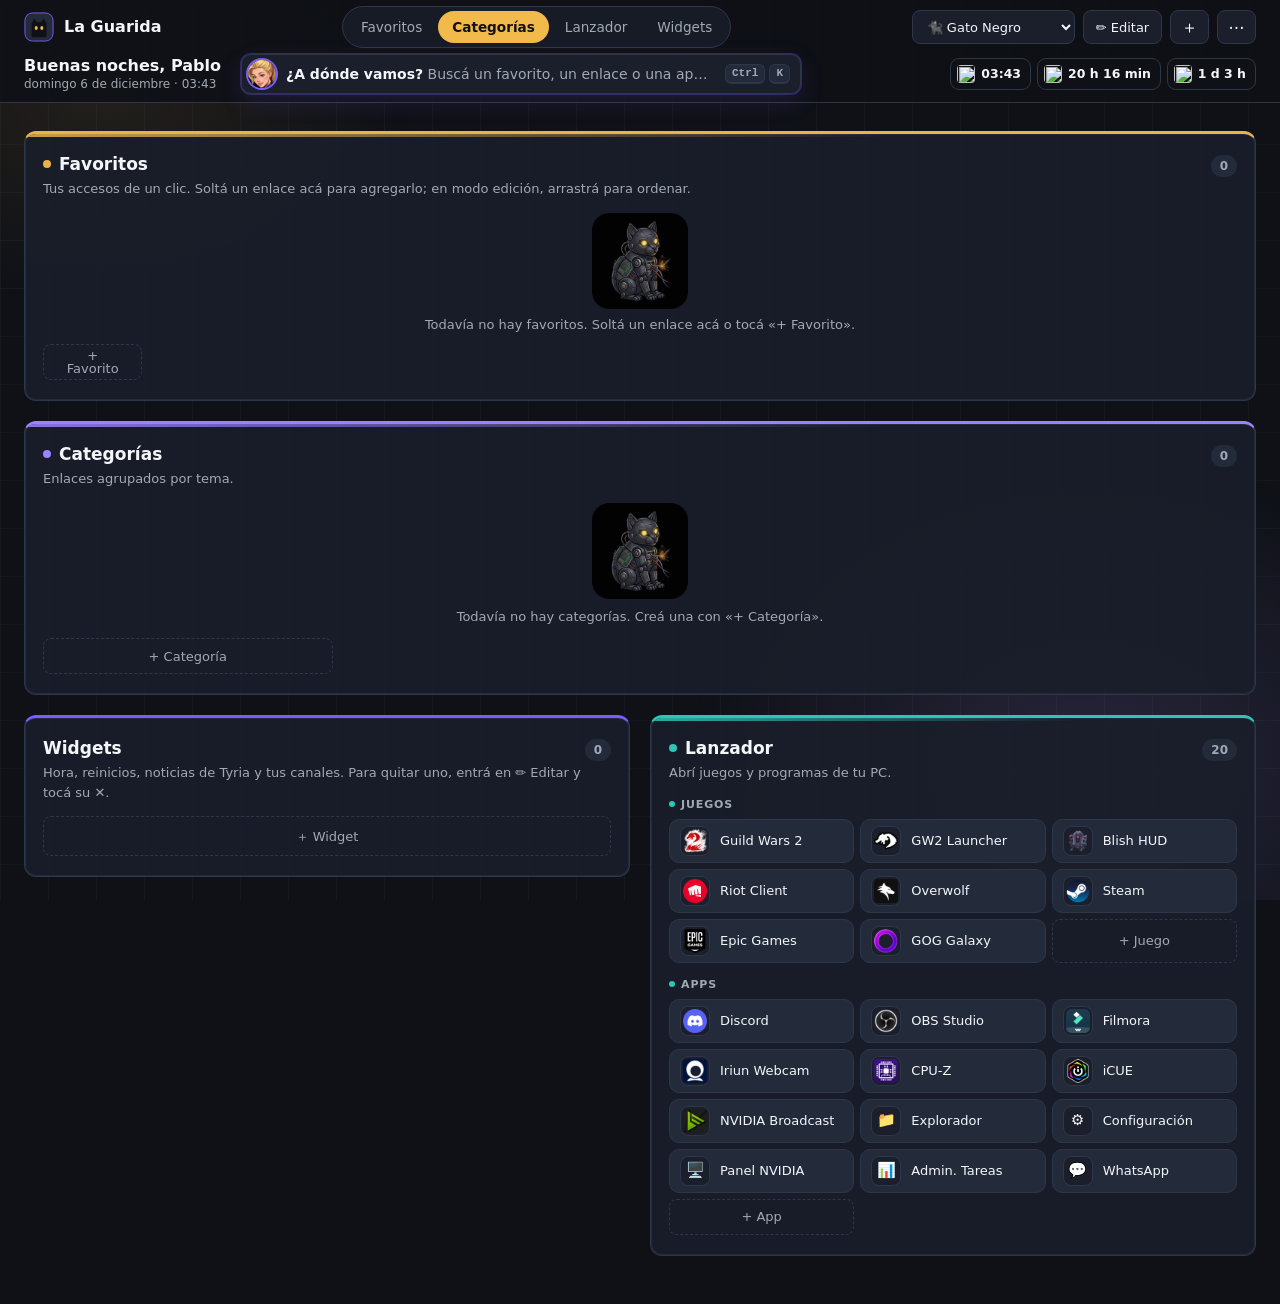
==== index.html @ fc0d4b6a "BL-091 ESC-1: La Guarida carga la escena (fondo Taller, cápsula y paneles; solo theme Gato Negro)" ====
<!DOCTYPE html>
<html lang="es">
<head>
  <meta charset="UTF-8">
  <meta name="viewport" content="width=device-width, initial-scale=1.0">
  <meta name="theme-color" content="#0F1117">
  <title>🐈‍⬛ La Guarida — Página de Inicio</title>
  <!-- Identidad Gato Negro. Diseño 3.0 (restyle RG, 2026-10-31): la línea de La Bóveda
       a la medida de un lanzador personal. Estructura en css/styles.css 2.1; lo nuevo en
       kit, header, cards, widgets y editor. BL-091 (2026-11-16): con el theme Gato Negro,
       la estética de mi sitio (css/escena.css y js/escena.js). -->
  <link rel="icon" type="image/svg+xml" href="assets/brand/gato-negro.svg">
  <link rel="stylesheet" href="css/styles.css?v=2.1.0">
  <link rel="stylesheet" href="css/themes/gato.css" id="themeStylesheet">
  <link rel="stylesheet" href="css/kit.css?v=1.0.1">
  <link rel="stylesheet" href="css/header.css?v=1.1.0">
  <link rel="stylesheet" href="css/cards.css?v=1.0.0">
  <link rel="stylesheet" href="css/widgets.css?v=1.1.0">
  <link rel="stylesheet" href="css/editor.css?v=1.0.0">
  <link rel="stylesheet" href="css/escena.css?v=1.0.0">
</head>
<body>

<a class="skip-link" href="#contenido">Saltar al contenido</a>

<!-- CABECERA (RG-2): dos filas finas. 1) marca, secciones y herramientas.
     2) saludo, portal de Shiruvana y relojes. Debajo, la franja del consejo del día
     (solo cuando hay uno). El backup vive en «⋯» con un punto dorado si conviene hacer uno. -->
<header class="app-header gh">
  <div class="app-bar gh-bar">
    <a class="brand" href="./" aria-label="La Guarida, inicio">
      <img class="brand__logo" src="assets/brand/gato-negro.svg" alt="" width="30" height="30">
      <span class="brand__text">
        <span class="brand__name">La Guarida</span>
      </span>
    </a>

    <nav class="app-nav" aria-label="Secciones">
      <a class="app-tab gh-tab gh-tab--fav" href="#seccionFavoritos" data-nav="seccionFavoritos">Favoritos</a>
      <a class="app-tab gh-tab gh-tab--cat" href="#seccionCategorias" data-nav="seccionCategorias">Categorías</a>
      <a class="app-tab gh-tab gh-tab--lan" href="#launcherPanel" data-nav="launcherPanel">Lanzador</a>
      <a class="app-tab gh-tab" href="#seccionWidgets" data-nav="seccionWidgets">Widgets</a>
    </nav>

    <div class="app-tools">
      <select id="themeSelect" class="theme-select" title="Cambiar tema visual" aria-label="Tema visual">
        <option value="gato">🐈‍⬛ Gato Negro</option>
        <option value="boveda">🏛️ Bóveda</option>
        <option value="fluent">🪟 Windows 11</option>
        <option value="macos">🍎 macOS</option>
        <option value="ps5">🎮 PS5</option>
        <option value="steam">🚂 Steam</option>
        <option value="discord">💬 Discord</option>
        <option value="notion">📝 Notion</option>
        <option value="cyberpunk">🌆 Cyberpunk</option>
        <option value="glassmorphism">🧊 Glassmorphism</option>
        <option value="material-dark">📐 Material Dark</option>
        <option value="nord">❄️ Nord</option>
        <option value="dracula">🧛 Dracula</option>
        <option value="solarized-dark">☀️ Solarized Dark</option>
        <option value="tokyo-night">🌃 Tokyo Night</option>
        <option value="catppuccin">🍮 Catppuccin</option>
        <option value="gruvbox">🎸 Gruvbox</option>
        <option value="everforest">🌲 Everforest</option>
        <option value="one-dark">🔵 One Dark</option>
        <option value="random">🎲 Random</option>
      </select>

      <button id="editModeBtn" class="app-btn" type="button" title="Modo edición">✏️ Editar</button>

      <details class="gn-menu">
        <summary class="app-btn gh-icon-btn" title="Agregar" aria-label="Agregar">＋</summary>
        <div class="gn-menu__panel">
          <button id="addFavoriteBtn" class="gn-menu__item" type="button">⭐ Favorito</button>
          <button id="addCategoryBtn" class="gn-menu__item" type="button">📁 Categoría</button>
        </div>
      </details>

      <details class="gn-menu gn-menu--end" id="ghMoreMenu">
        <summary class="app-btn gh-icon-btn" id="ghMore" title="Más opciones" aria-label="Más opciones">⋯<span class="gh-dot" id="ghDot" hidden></span></summary>
        <div class="gn-menu__panel gh-more">
          <p class="gn-menu__group">Backup</p>
          <p class="gh-more__info" id="ghBackupInfo"></p>
          <button id="exportBtn" class="gn-menu__item" type="button">⬇️ Descargar backup</button>
          <button id="importBtn" class="gn-menu__item" type="button">📂 Restaurar desde archivo</button>
          <p class="gn-menu__group">Gato Negro</p>
          <a class="gn-menu__item" href="https://pablosnchz.github.io/gw2-wallet-ligero/" target="_blank" rel="noopener" data-portal="boveda" data-emoji="🐈‍⬛">🐈‍⬛ La Bóveda del Gato Negro</a>
          <a class="gn-menu__item" href="https://pablosnchz.github.io/gw2-factory-dashboard/" target="_blank" rel="noopener" data-portal="panel" data-emoji="🧭">🧭 Centro de decisiones</a>
          <a class="gn-menu__item" href="https://pablosnchz.github.io/shiruvana/" target="_blank" rel="noopener" data-portal="shiruvana" data-emoji="🛠️" data-label="Shiruvana · quién soy"><img class="gh-bio" src="assets/brand/shiruvana/shiruvana-hola-cara-128.webp" alt="" width="18" height="18"> Shiruvana · quién soy</a>
          <a class="gn-menu__item" href="https://pablosnchz.github.io/bio/" target="_blank" rel="noopener" data-portal="bio" data-emoji="🔗" data-label="Link in Bio"><img class="gh-bio" src="https://raw.githubusercontent.com/PabloSnchz/bio/main/assets/profile.png" alt="" width="18" height="18"> Link in Bio · Pablin Schez</a>
          <p class="gn-menu__group">Guild Wars 2</p>
          <a class="gn-menu__item" href="https://wiki-es.guildwars2.com/wiki/P%C3%A1gina_principal" target="_blank" rel="noopener" data-portal="wiki" data-emoji="📖" data-label="Wiki GW2 (español)">📖 Wiki GW2</a>
          <a class="gn-menu__item" href="https://en-forum.guildwars2.com/" target="_blank" rel="noopener" data-portal="foros" data-emoji="💬" data-label="Foros GW2">💬 Foros</a>
          <a class="gn-menu__item" href="https://account.arena.net/applications" target="_blank" rel="noopener" data-portal="anet" data-emoji="🔑" data-label="ANet Keys (API keys)">🔑 ANet Keys</a>
        </div>
      </details>
      <input type="file" id="importFile" accept=".json" hidden>
    </div>
  </div>

  <div class="gh-row" id="inicio">
    <div class="gh-hello">
      <h1 id="heroTitle" class="gh-hello__title">Hola, Pablo</h1>
      <p class="gh-hello__date" id="heroDate"></p>
    </div>
    <button type="button" id="portalTrigger" class="gn-portal-trigger gh-portal" aria-haspopup="dialog" aria-keyshortcuts="Control+K /">
      <img class="gn-avatar-slot gn-portal-trigger__avatar" alt="" width="28" height="28">
      <span class="gn-portal-trigger__text"><strong>¿A dónde vamos?</strong> <span>Buscá un favorito, un enlace o una app…</span></span>
      <span class="gn-portal-trigger__keys" aria-hidden="true"><kbd class="gn-kbd">Ctrl</kbd><kbd class="gn-kbd">K</kbd></span>
    </button>
    <div class="gh-clocks" id="ghClocks" aria-label="Relojes de Guild Wars 2"></div>
  </div>

  <div class="gh-tip" id="ghTip"></div>
</header>

<main id="contenido" class="app-main">

  <div class="layout-row">
    <!-- WIDGETS -->
    <section class="gn-panel col--widgets" id="seccionWidgets" aria-labelledby="tituloWidgets">
      <div class="gn-panel__head">
        <h2 id="tituloWidgets" class="gn-panel__title">Widgets</h2>
        <span id="widgetCount" class="gn-count"></span>
      </div>
      <p class="gn-panel__desc">Hora, reinicios, noticias de Tyria y tus canales. Para quitar uno, entrá en ✏️ Editar y tocá su ✕.</p>
      <aside class="side-panel side-panel--left" id="widgetsLeft">
        <!-- Widgets se renderizan acá -->
      </aside>
    </section>

    <!-- FAVORITOS Y CATEGORÍAS -->
    <div class="main-content">
      <section class="gn-panel" id="seccionFavoritos" aria-labelledby="tituloFavoritos">
        <div class="gn-panel__head">
          <h2 id="tituloFavoritos" class="gn-panel__title">Favoritos</h2>
          <span id="favCount" class="gn-count"></span>
        </div>
        <p class="gn-panel__desc">Tus accesos de un clic. Soltá un enlace acá para agregarlo; en modo edición, arrastrá para ordenar.</p>
        <div id="usualRow" class="gn-usual" hidden>
          <span class="gn-usual__label">Lo de siempre a esta hora</span>
          <div id="usualChips" class="gn-usual__chips"></div>
        </div>
        <div class="favorites-grid" id="favoritesGrid"></div>
      </section>

      <section class="gn-panel" id="seccionCategorias" aria-labelledby="tituloCategorias">
        <div class="gn-panel__head">
          <h2 id="tituloCategorias" class="gn-panel__title">Categorías</h2>
          <span id="catCount" class="gn-count"></span>
        </div>
        <p class="gn-panel__desc">Enlaces agrupados por tema.</p>
        <div class="categories-grid" id="categoriesGrid"></div>
      </section>
    </div><!-- /main-content -->

    <!-- LANZADOR -->
    <section class="gn-panel col--launcher" id="launcherPanel" aria-labelledby="tituloLanzador">
      <div class="gn-panel__head">
        <h2 id="tituloLanzador" class="gn-panel__title">Lanzador</h2>
        <span id="launcherCount" class="gn-count"></span>
      </div>
      <p class="gn-panel__desc">Abrí juegos y programas de tu PC.</p>
      <div class="launcher-sections">
        <div class="launcher-section">
          <h3 class="launcher-section-title">Juegos</h3>
          <div class="launcher-grid" id="launcherGamesGrid"></div>
        </div>
        <div class="launcher-section">
          <h3 class="launcher-section-title">Apps</h3>
          <div class="launcher-grid" id="launcherAppsGrid"></div>
        </div>
      </div>
    </section>
  </div><!-- /layout-row -->
</main>

<!-- MODAL -->
<div id="modal" class="modal" hidden>
  <div class="modal-card" role="dialog" aria-modal="true" aria-labelledby="modalTitle">
    <h3 id="modalTitle">Editar</h3>
    <div class="field">
      <label for="modalName">Nombre</label>
      <input type="text" id="modalName" placeholder="Ej: GitHub">
    </div>
    <div class="field" id="modalUrlField">
      <label for="modalUrl">URL</label>
      <input type="url" id="modalUrl" placeholder="https://...">
    </div>
    <div class="field" id="modalCommandField" style="display:none;">
      <label for="modalCommand">Ruta o comando</label>
      <input type="text" id="modalCommand" placeholder="C:\...\app.exe">
    </div>
    <div class="field" id="modalOpenChromeField">
      <label style="display:flex;align-items:center;gap:6px;cursor:pointer;text-transform:none;letter-spacing:0;">
        <input type="checkbox" id="modalOpenChrome" style="width:auto;min-height:0;margin:0;cursor:pointer;">
        Abrir en Chrome obligatoriamente
      </label>
    </div>
    <!-- RG-5: lo opcional, plegado. Los id son los mismos, modal.js no cambia. -->
    <details class="ge-more">
      <summary>Ícono y emoji <span>(opcional)</span></summary>
      <div class="field" id="modalExtractIconField" style="display:none;">
        <button id="modalExtractIconBtn" class="btn" type="button" style="width:100%;">📥 Extraer ícono del .exe</button>
      </div>
      <div class="field">
        <label for="modalEmoji">Emoji</label>
        <input type="text" id="modalEmoji" placeholder="🔗">
      </div>
      <div class="field">
        <label for="modalIconUrl">URL del ícono</label>
        <input type="url" id="modalIconUrl" placeholder="https://.../icon.png">
      </div>
      <div class="ge-more__row">
        <button id="modalAutoDetectFaviconBtn" class="btn" type="button">🔍 Auto-detectar favicon</button>
        <button id="modalDownloadFaviconBtn" class="btn" type="button">📥 Descargar como base64</button>
      </div>
    </details>
    <div class="modal-actions">
      <button id="modalCancel" class="btn" type="button">Cancelar</button>
      <button id="modalSave" class="btn btn--gold" type="button">Guardar</button>
    </div>
  </div>
</div>

<script src="js/kit.js?v=1.0.0"></script>
<script src="js/header.js?v=1.2.0"></script>
<script src="js/widgets-ui.js?v=1.1.0"></script>
<script src="js/editor.js?v=1.0.0"></script>
<script src="js/data.js"></script>
<script src="js/widgets.js"></script>
<script src="js/drag-drop.js"></script>
<script src="js/modal.js"></script>
<script src="js/app.js"></script>
<script src="js/shiruvana.js?v=2.0.0"></script>
<script src="js/ui.js?v=1.0.0"></script>
<script src="js/escena.js?v=1.0.0"></script>
</body>
</html>
---- css/styles.css ----
/* ==========================================================================
   La Guarida — estilos (v2.1.0, 2026-10-22)
   Gato Design System (DEC-028): la misma forma que el Centro de decisiones
   (cabecera, paneles con título, contador y descripción, badges, tarjetas con
   borde fino y brillo arcano), al servicio de un lanzador personal. Sin datos
   de la Factory. Los colores salen SIEMPRE de las variables del theme activo
   (--bg, --panel, --border, --text…): los 19 themes siguen funcionando y con
   el theme Gato Negro queda igual al panel.
   ========================================================================== */

/* Animaciones base (las usan los themes por --animation) */
@keyframes fadeIn { from { opacity: 0; transform: translateY(4px); } to { opacity: 1; transform: translateY(0); } }
@keyframes slideUp { from { opacity: 0; transform: translateY(10px); } to { opacity: 1; transform: translateY(0); } }
@keyframes scaleIn { from { opacity: 0; transform: scale(0.95); } to { opacity: 1; transform: scale(1); } }
@keyframes glitchIn { 0% { opacity: 0; transform: translateX(-4px); } 50% { opacity: 0.5; transform: translateX(4px); } 100% { opacity: 1; transform: translateX(0); } }
@keyframes pulse-drop { 0%, 100% { outline-color: var(--accent); } 50% { outline-color: var(--border-hover); } }
@keyframes gnFlash { 0%, 100% { box-shadow: 0 0 0 0 transparent; } 30%, 70% { box-shadow: 0 0 0 3px var(--gn-warning), 0 0 18px var(--glow-color); } }

/* Colores del Gato Design System (los mismos del panel) */
:root {
  --gn-success: #2FB67C;
  --gn-info: #4D8DFF;
  --gn-warning: #F2B94B;
  --gn-danger: #D94A4A;
  --gn-arcane: #7B5CFF;
  --gn-primary: #5A3DDB;
  --gn-primary-hover: #6A4AF0;
  --gn-max: 1760px;
  --gn-header-h: 64px;
}
/* Derivados del theme: se calculan en <body>, que es donde vive data-theme
   (en :root no existen las variables de los themes que no son Gato Negro). */
body, [data-theme] {
  --gn-host: var(--accent-2);
  --gn-card-radius: calc(var(--radius) + 4px);
  /* Texto secundario: el muted del theme, un 20 % hacia el texto para llegar a 4,5:1
     también sobre --panel-alt en los themes claros (Notion daba 3,9:1). */
  --gn-muted: color-mix(in srgb, var(--muted) 80%, var(--text));
  /* Superficies flotantes opacas: algunos themes (Fluent, Glass) tienen --panel translúcido. */
  --gn-float: linear-gradient(var(--panel), var(--panel)), var(--bg);
}
body[data-theme="gato"] { --gn-host: #7B5CFF; }

/* ====== Base ====== */
* { margin: 0; padding: 0; box-sizing: border-box; }
html { scroll-behavior: smooth; }

body {
  background: var(--bg);
  background-image: var(--bg-texture);
  color: var(--text);
  font-family: var(--font);
  font-size: 15px;
  line-height: 1.5;
  min-height: 100vh;
  transition: background var(--transition-speed) ease, color var(--transition-speed) ease;
}

a { color: inherit; }
:focus-visible { outline: 2px solid var(--accent-2); outline-offset: 2px; border-radius: 4px; }

::-webkit-scrollbar { width: 8px; }
::-webkit-scrollbar-track { background: var(--panel-alt); }
::-webkit-scrollbar-thumb { background: var(--scrollbar-color); border-radius: 4px; }

.skip-link { position: absolute; left: -9999px; top: 8px; z-index: 200; padding: 8px 14px; border-radius: 8px; background: var(--panel); color: var(--text); }
.skip-link:focus { left: 16px; }

.gn-kbd {
  display: inline-flex; align-items: center; justify-content: center; min-width: 22px; height: 22px; padding: 0 6px;
  border: 1px solid var(--border); border-bottom-width: 2px; border-radius: 6px;
  background: var(--panel-alt); color: var(--gn-muted);
  font: 600 0.6875rem/1 ui-monospace, Consolas, monospace;
}

/* ====== Cabecera ====== */
.app-header {
  position: sticky; top: 0; z-index: 100;
  background: var(--bg);
  border-bottom: 1px solid var(--border);
}
.app-bar {
  max-width: var(--gn-max); margin: 0 auto;
  padding: 10px 24px;
  display: grid; grid-template-columns: auto minmax(0, 1fr) auto; align-items: center; gap: 8px 24px;
}

.brand { display: inline-flex; align-items: center; gap: 12px; text-decoration: none; color: var(--text); }
.brand__logo { width: 36px; height: 36px; border-radius: 8px; object-fit: contain; }
.brand__text { display: grid; line-height: 1.25; }
.brand__name { font-weight: 600; font-size: 1rem; color: var(--text); white-space: nowrap; }
.brand__sub { font-size: 0.75rem; color: var(--gn-muted); white-space: nowrap; }

/* Pestañas: navegación por secciones de La Guarida */
.app-nav { display: flex; align-items: center; flex-wrap: wrap; gap: 2px; min-width: 0; }
.app-tab {
  display: inline-flex; align-items: center; gap: 6px; min-height: 44px; padding: 0 12px;
  border-bottom: 2px solid transparent;
  color: var(--gn-muted); font: 500 0.875rem/1.25rem var(--font); text-decoration: none; white-space: nowrap;
  transition: color var(--transition-speed) ease, border-color var(--transition-speed) ease;
}
.app-tab:hover { color: var(--text); }
.app-tab[aria-current="true"] { color: var(--text); border-bottom-color: var(--border-hover); }

/* Herramientas */
.app-tools { display: flex; align-items: center; justify-content: flex-end; flex-wrap: wrap; gap: 8px; }
.app-btn {
  display: inline-flex; align-items: center; gap: 6px; min-height: 36px; padding: 0 12px;
  background: var(--panel); border: 1px solid var(--border); border-radius: 8px;
  color: var(--text); font: 500 0.8125rem/1 var(--font); cursor: pointer; white-space: nowrap;
  transition: border-color var(--transition-speed) ease, background var(--transition-speed) ease;
}
.app-btn:hover { border-color: var(--border-hover); }
.edit-mode #editModeBtn { border-color: var(--border-hover); background: color-mix(in srgb, var(--gn-arcane) 18%, var(--panel)); }

.theme-select {
  min-height: 36px; padding: 0 10px;
  background: var(--panel); color: var(--text);
  border: 1px solid var(--border); border-radius: 8px;
  font: 500 0.8125rem/1 var(--font); cursor: pointer;
}
.theme-select:hover { border-color: var(--border-hover); }
.theme-select option { background: var(--panel); color: var(--text); }

/* Menús desplegables (details/summary) */
.gn-menu { position: relative; }
.gn-menu > summary { list-style: none; }
.gn-menu > summary::-webkit-details-marker { display: none; }
.gn-menu > summary::after { content: "▾"; font-size: 0.7rem; color: var(--gn-muted); }
.gn-menu[open] > summary { border-color: var(--border-hover); }
.gn-menu__panel {
  position: absolute; top: calc(100% + 6px); left: 0; z-index: 120; min-width: 230px;
  display: grid; gap: 2px; padding: 6px;
  background: var(--gn-float); border: 1px solid var(--border); border-radius: var(--gn-card-radius);
  box-shadow: 0 12px 32px rgba(0, 0, 0, 0.45);
  animation: scaleIn 0.14s ease-out;
}
.gn-menu--end .gn-menu__panel { left: auto; right: 0; }
.gn-menu__group { padding: 8px 10px 4px; font: 600 0.6875rem/1rem var(--font); letter-spacing: 0.06em; text-transform: uppercase; color: var(--gn-muted); }
.gn-menu__item {
  display: flex; align-items: center; gap: 8px; width: 100%; min-height: 36px; padding: 0 10px;
  background: none; border: 0; border-radius: 8px;
  color: var(--text); font: 500 0.875rem/1.2 var(--font); text-align: left; text-decoration: none; cursor: pointer; white-space: nowrap;
}
.gn-menu__item:hover, .gn-menu__item:focus-visible { background: var(--panel-alt); }

/* ====== Contenido ====== */
.app-main {
  max-width: var(--gn-max); margin: 0 auto;
  padding: 28px 24px 48px;
  display: grid; gap: 24px;
  animation: var(--animation);
}
.hero, .gn-panel { scroll-margin-top: calc(var(--gn-header-h) + 16px); }

/* Resumen: saludo, tus números y el portal de Shiruvana */
.hero { display: grid; grid-template-columns: minmax(0, 1fr) minmax(0, 1.35fr); gap: 16px 32px; align-items: center; }
.hero__intro { display: grid; gap: 6px; }
.kicker { font: 600 0.75rem/1rem var(--font); letter-spacing: 0.06em; text-transform: uppercase; color: var(--gn-muted); }
.hero__title { font: 700 2rem/2.5rem var(--font); color: var(--text); }
.hero__badges { display: flex; flex-wrap: wrap; gap: 6px; margin-top: 4px; min-height: 24px; }
.hero__host { display: grid; gap: 10px; min-width: 0; }

.gn-badge {
  display: inline-flex; align-items: center; gap: 4px; padding: 3px 10px; border-radius: 999px;
  background: var(--panel-alt); border: 1px solid var(--border);
  font-size: 0.75rem; color: var(--gn-muted); white-space: nowrap;
}
.gn-badge b { color: var(--text); font-weight: 650; font-variant-numeric: tabular-nums; }

/* El portal cerrado: barra con mi avatar */
.gn-portal-trigger {
  display: flex; align-items: center; gap: 12px; width: 100%; min-height: 60px; padding: 10px 14px 10px 10px;
  background: var(--panel); border: 1px solid var(--border); border-radius: 14px;
  box-shadow: 0 0 0 1px color-mix(in srgb, var(--gn-host) 30%, transparent), 0 8px 24px color-mix(in srgb, var(--gn-host) 14%, transparent);
  color: var(--gn-muted); font: 400 0.9375rem/1.3 var(--font); text-align: left; cursor: text;
  transition: border-color var(--transition-speed) ease, box-shadow var(--transition-speed) ease;
}
.gn-portal-trigger:hover { border-color: var(--border-hover); box-shadow: 0 0 0 1px var(--gn-host), 0 8px 28px color-mix(in srgb, var(--gn-host) 22%, transparent); }
.gn-portal-trigger__avatar { width: 40px; height: 40px; flex-shrink: 0; border-radius: 50%; object-fit: cover; box-shadow: 0 0 0 2px var(--gn-host); }
.gn-portal-trigger__text { flex: 1; min-width: 0; overflow: hidden; text-overflow: ellipsis; white-space: nowrap; }
.gn-portal-trigger__text strong { color: var(--text); font-weight: 600; }
.gn-portal-trigger__keys { display: inline-flex; gap: 4px; }

/* Lo de siempre */
.gn-usual { display: flex; align-items: center; flex-wrap: wrap; gap: 8px; }
.gn-usual[hidden] { display: none; }
.gn-usual__label { font: 600 0.75rem/1rem var(--font); color: color-mix(in srgb, var(--gn-host) 45%, var(--text)); }
.gn-usual__chips { display: flex; flex-wrap: wrap; gap: 6px; }
.gn-usual__chip {
  display: inline-flex; align-items: center; gap: 6px; min-height: 32px; padding: 0 12px; max-width: 220px;
  background: var(--panel-alt); border: 1px solid var(--border); border-radius: 999px;
  color: var(--text); font: 500 0.8125rem/1 var(--font); cursor: pointer; overflow: hidden; text-overflow: ellipsis; white-space: nowrap;
  transition: border-color var(--transition-speed) ease;
}
.gn-usual__chip:hover { border-color: var(--border-hover); }

/* Grilla: widgets | favoritos y categorías | lanzador */
.layout-row {
  display: grid; gap: 20px; align-items: start;
  grid-template-columns: minmax(280px, 360px) minmax(0, 1fr) minmax(300px, 380px);
  grid-template-areas: "widgets main launcher";
}
.col--widgets { grid-area: widgets; }
.main-content { grid-area: main; display: grid; gap: 20px; min-width: 0; }
.col--launcher { grid-area: launcher; }

/* Paneles del panel: título, contador y una línea que explica */
.gn-panel {
  min-width: 0; padding: 18px 18px 20px;
  background: var(--panel); border: 1px solid var(--border); border-radius: var(--gn-card-radius);
  box-shadow: var(--shadow);
}
.gn-panel__head { display: flex; align-items: baseline; gap: 8px; }
.gn-panel__title { font: 650 1.0625rem/1.5rem var(--font); color: var(--text); }
.gn-count {
  margin-left: auto; padding: 1px 9px; border-radius: 999px;
  background: var(--panel-alt); color: var(--gn-muted);
  font: 600 0.75rem/1.25rem var(--font); font-variant-numeric: tabular-nums;
}
.gn-count:empty { display: none; }
.gn-panel__desc { margin: 2px 0 14px; font-size: 0.8125rem; color: var(--gn-muted); }

/* ====== Favoritos ====== */
.favorites-grid { display: grid; grid-template-columns: repeat(auto-fill, minmax(96px, 1fr)); gap: 10px; }

.fav-card {
  position: relative;
  display: flex; flex-direction: column; align-items: center; gap: 8px;
  padding: 14px 8px 12px;
  background: var(--panel-alt); border: 1px solid var(--border); border-radius: var(--gn-card-radius);
  text-decoration: none; text-align: center; color: var(--text);
  transition: border-color var(--transition-speed) ease, transform var(--transition-speed) ease, box-shadow var(--transition-speed) ease;
}
.fav-card:hover { border-color: var(--border-hover); transform: translateY(-2px) scale(var(--hover-scale)); box-shadow: var(--shadow-hover); filter: var(--hover-filter); }
.fav-card .fav-icon { width: 36px; height: 36px; border-radius: 8px; object-fit: contain; }
.fav-card .fav-emoji { font-size: 26px; line-height: 1; }
.fav-card .fav-name { font-size: 0.75rem; font-weight: 500; color: var(--text); max-width: 100%; white-space: nowrap; overflow: hidden; text-overflow: ellipsis; }

.chrome-badge {
  position: absolute; top: 6px; left: 6px; z-index: 2;
  width: 16px; height: 16px; display: flex; align-items: center; justify-content: center;
  font-size: 0.55rem; border-radius: 50%; opacity: 0.85; pointer-events: none;
  background: var(--panel); border: 1px solid var(--border);
}

/* ====== Categorías ====== */
.categories-grid { display: grid; grid-template-columns: repeat(auto-fill, minmax(240px, 1fr)); gap: 12px; align-items: start; }

.category-card {
  position: relative; padding: 12px 12px 10px;
  background: var(--panel-alt); border: 1px solid var(--border); border-radius: var(--gn-card-radius);
}
.category-header { display: flex; align-items: center; justify-content: space-between; gap: 8px; margin-bottom: 8px; }
.category-title { display: flex; align-items: center; gap: 8px; font: 600 0.875rem/1.25rem var(--font); color: var(--text); }
/* Con el theme oficial, el título en ámbar como en el panel (8:1); en otros themes el --accent no siempre llega a 4,5:1 */
body[data-theme="gato"] .category-title { color: var(--accent); }
.category-links { display: grid; gap: 2px; }

.category-link {
  position: relative;
  display: flex; align-items: center; gap: 10px; min-height: 34px; padding: 4px 8px;
  background: transparent; border: 1px solid transparent; border-radius: var(--radius);
  text-decoration: none; color: var(--text);
  transition: border-color var(--transition-speed) ease, background var(--transition-speed) ease, transform var(--transition-speed) ease;
}
.category-link:hover { background: var(--panel); border-color: var(--border-hover); transform: translateX(2px) scale(var(--hover-scale)); filter: var(--hover-filter); }
.category-link .link-icon { width: 18px; height: 18px; border-radius: 4px; object-fit: contain; }
.category-link .link-emoji { font-size: 14px; line-height: 1; }
.category-link .link-name { flex: 1; font-size: 0.8125rem; font-weight: 500; color: var(--text); white-space: nowrap; overflow: hidden; text-overflow: ellipsis; }

/* ====== Lanzador ====== */
.launcher-sections { display: grid; grid-template-columns: 1fr; gap: 14px; }
.launcher-section-title { margin-bottom: 6px; font: 600 0.6875rem/1rem var(--font); letter-spacing: 0.08em; text-transform: uppercase; color: var(--gn-muted); }
.launcher-grid { display: grid; grid-template-columns: repeat(auto-fill, minmax(150px, 1fr)); gap: 6px; }

.launcher-item {
  position: relative;
  display: flex; align-items: center; gap: 10px; min-height: 40px; padding: 6px 10px;
  background: var(--panel-alt); border: 1px solid var(--border); border-radius: var(--radius);
  cursor: pointer;
  transition: border-color var(--transition-speed) ease, transform var(--transition-speed) ease, box-shadow var(--transition-speed) ease;
}
.launcher-item:hover { border-color: var(--border-hover); box-shadow: var(--shadow-hover); transform: translateY(-1px) scale(var(--hover-scale)); filter: var(--hover-filter); }
.launcher-emoji { font-size: 20px; width: 28px; text-align: center; }
.launcher-icon { display: inline-flex; width: 24px; justify-content: center; }
.launcher-icon img { width: 24px; height: 24px; object-fit: contain; border-radius: 4px; }
.launcher-name { flex: 1; font-size: 0.8125rem; font-weight: 500; color: var(--text); white-space: nowrap; overflow: hidden; text-overflow: ellipsis; }

/* ====== Widgets ====== */
.side-panel--left { display: grid; grid-template-columns: 1fr; gap: 10px; align-content: start; }
.side-panel--left .add-widget-btn { grid-column: 1 / -1; }

.widget {
  position: relative; padding: 12px 14px; text-align: left;
  background: var(--panel-alt); border: 1px solid var(--border); border-radius: var(--gn-card-radius);
  transition: border-color var(--transition-speed) ease;
}
.widget:hover { border-color: var(--border-hover); }
.widget-title {
  display: flex; align-items: center; gap: 2px; margin-bottom: 8px;
  font: 600 0.6875rem/1rem var(--font); letter-spacing: 0.08em; text-transform: uppercase; color: var(--gn-muted);
}
.widget-title img { width: 18px !important; height: 18px !important; }
.widget-clock-time { font: 700 1.75rem/2.25rem var(--font); color: var(--text); font-variant-numeric: tabular-nums; }
.widget-clock-date, .widget-counter-label, .widget-counter-date { font-size: 0.75rem; color: var(--gn-muted); margin-top: 2px; }
.widget-greeting-text { font-size: 1rem; color: var(--text); }

.widget-resets-list { display: grid; gap: 4px; }
.widget-reset-row { display: flex; justify-content: space-between; align-items: center; font-size: 0.8125rem; }
.reset-label { color: var(--gn-muted); font-weight: 500; }
.reset-value { color: var(--accent-2); font-weight: 600; font-variant-numeric: tabular-nums; }

.widget-notes-input {
  width: 100%; min-height: 96px; padding: 8px 10px; resize: vertical;
  background: var(--panel); color: var(--text);
  border: 1px solid var(--border); border-radius: var(--radius);
  font: 400 0.8125rem/1.4 var(--font);
}
.widget-notes-input:focus { outline: none; border-color: var(--border-hover); }

.widget-counter-days { font: 700 2rem/2.5rem var(--font); color: var(--accent-2); font-variant-numeric: tabular-nums; }
.widget-counter-empty { font-size: 0.8125rem; color: var(--gn-muted); }

.widget-news-list { display: grid; gap: 6px; }
.widget-news-item {
  display: block; padding: 6px 8px; font-size: 0.75rem; line-height: 1.4;
  color: var(--text); text-decoration: none;
  background: var(--panel); border: 1px solid transparent; border-radius: var(--radius);
}
.widget-news-item:hover { border-color: var(--border-hover); }
.widget-news-placeholder, .widget-news-empty, .widget-twitch-placeholder, .widget-youtube-placeholder { font-size: 0.75rem; color: var(--gn-muted); }

.widget-twitch-name, .widget-youtube-name { font-size: 0.875rem; font-weight: 600; color: var(--text); }
.widget-twitch-followers { font-size: 1.125rem; font-weight: 700; color: #9146FF; margin-top: 2px; }
.widget-youtube-subs { font-size: 1.125rem; font-weight: 700; color: #FF4D4D; margin-top: 2px; }
.widget-youtube-views, .widget-twitch-offline, .widget-twitch-game, .widget-twitch-viewers, .widget-twitch-started { font-size: 0.75rem; color: var(--gn-muted); margin-top: 2px; }
.widget-twitch-live { font-size: 0.75rem; font-weight: 600; color: #FF4D4D; margin-top: 2px; }
.widget-youtube-video {
  display: block; margin-top: 8px; padding: 6px 8px; font-size: 0.75rem; line-height: 1.4;
  color: var(--text); text-decoration: none;
  background: var(--panel); border: 1px solid transparent; border-radius: var(--radius);
}
.widget-youtube-video:hover { border-color: #FF4D4D; }
.widget-youtube-video-stats { display: flex; gap: 8px; margin-top: 4px; font-size: 0.6875rem; color: var(--gn-muted); }

/* ====== Botones ====== */
.btn {
  display: inline-flex; align-items: center; justify-content: center; gap: 6px; min-height: 36px; padding: 0 16px;
  background: var(--panel-alt); color: var(--text);
  border: 1px solid var(--border); border-radius: 8px;
  font: 500 0.875rem/1 var(--font); cursor: pointer;
  transition: border-color var(--transition-speed) ease;
}
.btn:hover { border-color: var(--border-hover); }
.btn--gold { background: var(--gn-primary); border-color: transparent; color: #FFFFFF; }
.btn--gold:hover { background: var(--gn-primary-hover); }

.gn-btn {
  display: inline-flex; align-items: center; gap: 6px; min-height: 34px; padding: 0 14px;
  border-radius: 8px; border: 1px solid transparent;
  font: 500 0.8125rem/1 var(--font); text-decoration: none; cursor: pointer;
}
.gn-btn--primary { background: var(--gn-primary); color: #FFFFFF; }
.gn-btn--primary:hover { background: var(--gn-primary-hover); }
.gn-btn--ghost { background: transparent; color: var(--text); border-color: var(--border); }
.gn-btn--ghost:hover { border-color: var(--border-hover); }

.add-btn, .add-widget-btn {
  display: flex; align-items: center; justify-content: center; gap: 6px; width: 100%; min-height: 36px; padding: 0 16px;
  background: transparent; color: var(--gn-muted);
  border: 1px dashed var(--border); border-radius: var(--radius);
  font: 500 0.8125rem/1 var(--font); cursor: pointer;
  transition: border-color var(--transition-speed) ease, color var(--transition-speed) ease;
}
.add-btn:hover, .add-widget-btn:hover { border-color: var(--border-hover); color: var(--text); }
.category-card .add-btn { margin-top: 8px; }

/* ====== Modo edición ====== */
.edit-actions { display: none; position: absolute; top: 4px; right: 4px; gap: 4px; }
.edit-mode .edit-actions { display: flex; }
.edit-actions button { width: 22px; height: 22px; border-radius: 50%; border: 1px solid var(--border); font-size: 0.6rem; cursor: pointer; display: flex; align-items: center; justify-content: center; background: var(--panel); }
.edit-actions .edit-btn { color: var(--accent); }
.edit-actions .del-btn { color: #F47C7C; }
.edit-actions .extract-btn { color: #6EA3FF; }

/* ====== Drag & Drop ====== */
.fav-card.dragging, .category-link.dragging, .launcher-item.dragging { opacity: 0.4; transform: scale(0.95); }
.drag-over { border-color: var(--border-hover) !important; box-shadow: 0 0 16px var(--glow-color) !important; }
body.drop-external-active .app-main { outline: 3px dashed var(--accent); outline-offset: 8px; animation: pulse-drop 1.5s infinite; }

/* ====== Portal de Shiruvana (Ctrl+K o /) ====== */
.gn-portal {
  position: fixed; inset: 0; z-index: 9000;
  display: flex; justify-content: center; align-items: flex-start; padding: 12vh 16px 16px;
  background: rgba(8, 9, 13, 0.72);
}
.gn-portal[hidden] { display: none; }
.gn-portal__dialog {
  width: min(640px, 100%); max-height: 76vh; display: flex; flex-direction: column; overflow: hidden;
  background: var(--gn-float); border: 1px solid var(--border); border-radius: 16px;
  box-shadow: 0 0 0 1px color-mix(in srgb, var(--gn-host) 40%, transparent), 0 24px 60px rgba(0, 0, 0, 0.6);
  animation: scaleIn 0.16s ease-out;
}
.gn-portal__in { display: flex; align-items: center; gap: 12px; padding: 12px 16px; border-bottom: 1px solid var(--border); }
.gn-portal__avatar { width: 34px; height: 34px; flex-shrink: 0; border-radius: 50%; object-fit: cover; box-shadow: 0 0 0 2px var(--gn-host); }
.gn-portal__input {
  flex: 1; min-width: 0; min-height: 40px; padding: 0 4px;
  background: transparent; border: 0; color: var(--text); font: 400 1.0625rem/1.3 var(--font);
}
.gn-portal__input:focus { outline: none; }
.gn-portal__input::placeholder { color: var(--gn-muted); opacity: 1; }
.gn-portal__say { padding: 10px 16px 2px; font-size: 0.8125rem; color: color-mix(in srgb, var(--gn-host) 45%, var(--text)); }
.gn-portal__list { overflow-y: auto; padding: 4px 8px 8px; }
.gn-portal__gl { padding: 8px 8px 4px; font: 600 0.6875rem/1rem var(--font); letter-spacing: 0.08em; text-transform: uppercase; color: var(--gn-muted); }
.gn-portal__res {
  display: flex; align-items: center; gap: 10px; min-height: 40px; padding: 6px 10px;
  border-radius: 8px; color: var(--text); font-size: 0.875rem; cursor: pointer;
}
.gn-portal__res[aria-selected="true"] { background: color-mix(in srgb, var(--gn-arcane) 18%, transparent); box-shadow: inset 2px 0 0 var(--gn-arcane); }
.gn-portal__emoji { width: 22px; text-align: center; flex-shrink: 0; }
.gn-portal__label { flex: 1; min-width: 0; overflow: hidden; text-overflow: ellipsis; white-space: nowrap; }
.gn-portal__sub { flex-shrink: 0; max-width: 45%; overflow: hidden; text-overflow: ellipsis; white-space: nowrap; font-size: 0.75rem; color: var(--gn-muted); }
.gn-portal__ft { display: flex; flex-wrap: wrap; align-items: center; gap: 8px 16px; padding: 10px 16px; border-top: 1px solid var(--border); font-size: 0.75rem; color: var(--gn-muted); }
.gn-portal__note { margin-left: auto; }
body.gn-portal-open { overflow: hidden; }

/* ====== Consejo de orden (abajo a la derecha) ====== */
.gn-toast {
  position: fixed; right: 20px; bottom: 20px; z-index: 8000; width: min(360px, calc(100vw - 40px));
  display: flex; gap: 12px; padding: 14px 16px;
  background: var(--gn-float); border: 1px solid var(--border); border-left: 4px solid var(--gn-host); border-radius: var(--gn-card-radius);
  box-shadow: 0 12px 32px rgba(0, 0, 0, 0.5);
  animation: slideUp 0.2s ease-out;
}
.gn-toast[hidden] { display: none; }
.gn-toast__avatar { width: 32px; height: 32px; flex-shrink: 0; border-radius: 50%; object-fit: cover; box-shadow: 0 0 0 2px var(--gn-host); }
.gn-toast__main { display: grid; gap: 4px; min-width: 0; }
.gn-toast__who { font: 600 0.75rem/1rem var(--font); color: color-mix(in srgb, var(--gn-host) 45%, var(--text)); }
.gn-toast__text { font-size: 0.875rem; line-height: 1.45; color: var(--text); }
.gn-toast__actions { display: flex; justify-content: flex-end; gap: 8px; margin-top: 6px; }

.gn-flash { animation: gnFlash 1.3s ease-in-out 3; }

/* ====== Modal ====== */
.modal { position: fixed; inset: 0; z-index: 10000; display: flex; align-items: center; justify-content: center; padding: 16px; background: rgba(8, 9, 13, 0.72); }
.modal[hidden] { display: none !important; }
.modal-card {
  width: min(460px, 100%); max-height: calc(100vh - 32px); overflow: auto; padding: 24px;
  background: var(--panel); border: 1px solid var(--border); border-radius: var(--gn-card-radius);
  box-shadow: 0 16px 40px rgba(0, 0, 0, 0.5);
  animation: var(--animation);
}
.modal-card h3 { margin-bottom: 16px; font: 650 1.25rem/1.75rem var(--font); color: var(--text); }
.field { margin-bottom: 12px; }
.field label { display: block; margin-bottom: 4px; font: 600 0.75rem/1rem var(--font); letter-spacing: 0.04em; text-transform: uppercase; color: var(--gn-muted); }
.field input {
  width: 100%; min-height: 40px; padding: 8px 12px;
  background: var(--panel-alt); color: var(--text);
  border: 1px solid var(--border); border-radius: 8px;
  font: 400 0.9375rem/1.4 var(--font);
}
.field input:focus { outline: none; border-color: var(--border-hover); }
.modal-actions { display: flex; justify-content: flex-end; gap: 8px; margin-top: 16px; }

/* ====== Pantallas más chicas ====== */
@media (max-width: 1400px) {
  .layout-row {
    grid-template-columns: minmax(0, 1fr) minmax(0, 1fr);
    grid-template-areas: "main main" "widgets launcher";
  }
  .side-panel--left { grid-template-columns: repeat(auto-fill, minmax(220px, 1fr)); }
}
@media (max-width: 1180px) {
  .app-bar { grid-template-columns: auto minmax(0, 1fr); }
  .app-nav { grid-column: 1 / -1; grid-row: 2; }
  :root { --gn-header-h: 112px; }
}
@media (max-width: 900px) {
  .hero { grid-template-columns: minmax(0, 1fr); }
}
@media (max-width: 760px) {
  .app-bar, .app-main { padding-left: 16px; padding-right: 16px; }
  .app-main { padding-top: 20px; gap: 20px; }
  .hero__title { font-size: 1.5rem; line-height: 2rem; }
  .app-tools { grid-column: 1 / -1; justify-content: flex-start; }
  .app-header { position: static; }
  .layout-row { grid-template-columns: minmax(0, 1fr); grid-template-areas: "main" "launcher" "widgets"; }
  .favorites-grid { grid-template-columns: repeat(auto-fill, minmax(80px, 1fr)); }
  .categories-grid { grid-template-columns: 1fr; }
  .gn-portal-trigger__keys, .gn-portal__note { display: none; }
  .gn-portal { padding-top: 8vh; }
}
@media (max-width: 480px) {
  .side-panel--left { grid-template-columns: 1fr; }
  .gn-menu__panel { position: fixed; left: 16px; right: 16px; top: auto; min-width: 0; }
}
@media (prefers-reduced-motion: reduce) {
  html { scroll-behavior: auto; }
  *, *::before, *::after { animation: none !important; transition: none !important; }
}
---- css/themes/gato.css ----
/* ====== Tema Gato Negro (oficial, por defecto) ======
   Gato Design System, el mismo de La Bóveda y del panel de la Factory:
   obsidiana para fondos, niebla para texto, ámbar para la marca y los títulos,
   arcano para el foco y el hover. */
:root,
[data-theme="gato"] {
  --bg: #0F1117;
  --panel: #1A1F2B;
  --panel-alt: #232A3A;
  --border: #2E3649;
  --border-hover: #7B5CFF;
  --accent: #F2B94B;
  --accent-2: #A896FF;
  --text: #F4F6FA;
  --muted: #8E96A3;
  --radius: 8px;
  --shadow: 0 0 0 1px #232A3A inset;
  --shadow-hover: 0 0 0 1px #7B5CFF, 0 4px 12px rgba(123,92,255,.25);
  --font: system-ui, -apple-system, 'Segoe UI', Roboto, sans-serif;
  --border-style: solid;
  --border-width: 1px;
  --hover-effect: shadow;
  --transition-speed: 0.18s;
  --bg-texture: none;
  --card-scale: 1;
  --spacing: 16px;
  --scrollbar-color: #3B4560;
  --animation: fadeIn 0.18s ease-out;
  --mood: oficial;
  --glow-color: rgba(123,92,255,0.35);
  --hover-scale: 1;
  --hover-filter: none;
  color-scheme: dark;
}
---- css/kit.css ----
/* css/kit.css — Kit de La Guarida (1.0.1, 2026-10-31, RG-1 + RG-5)
   Reloj compacto, avisos y paneles.
   Solo variables del theme activo (los 19 siguen andando); el dorado de
   «está cerca» es el de La Bóveda. Fondos opacos aunque el theme sea translúcido.
   1.0.1 (RG-5, medido en los 19 themes con tests/themes-contraste.test.cjs):
   - el dorado del reloj «cerca» se mezcla 45 % con el texto del theme (en macOS y Notion daba 1,5:1);
   - la etiqueta del reloj, 45 % apagado y 55 % texto (en Tokyo Night daba 2,8:1);
   - botón principal violeta del Gato Design System con texto blanco (con el acento del theme daba 3,5:1);
   - avisos y paneles opacos (--gn-float) y por encima del editor (antes quedaban detrás). */

/* ---- Reloj compacto ---- */
.gk-clk {
  display: inline-flex; align-items: center; gap: 6px; height: 32px; padding: 0 9px 0 6px;
  border: 1px solid var(--border); border-radius: 9px; background: var(--bg);
  color: color-mix(in srgb, var(--muted) 45%, var(--text)); font-size: .78rem; white-space: nowrap;
}
.gk-clk__icon { width: 18px; height: 18px; border-radius: 4px; }
.gk-clk__value { color: var(--text); font-weight: 700; font-variant-numeric: tabular-nums; }
.gk-clk.is-soon { border-color: #E8B34B; box-shadow: 0 0 12px -6px #E8B34B; }
.gk-clk.is-soon .gk-clk__value { color: color-mix(in srgb, #E8B34B 45%, var(--text)); }

/* ---- Botones del kit ---- */
.gk-btn {
  font: inherit; font-size: .8rem; height: 30px; padding: 0 12px; border-radius: 9px; cursor: pointer;
  border: 1px solid var(--border); background: var(--bg); color: var(--text);
}
.gk-btn:hover { border-color: var(--border-hover); }
.gk-btn:focus-visible { outline: 2px solid var(--border-hover); outline-offset: 2px; }
.gk-btn--primary { background: #5A3DDB; border-color: #5A3DDB; color: #FFFFFF; font-weight: 700; }
.gk-btn--primary:hover { background: #6A4AF0; border-color: #6A4AF0; }
.gk-btn--danger { background: #D9534F; border-color: #D9534F; color: #fff; }
.gk-btn--ghost { background: transparent; }

/* ---- Avisos ---- */
.gk-toasts { position: fixed; right: 16px; bottom: 16px; z-index: 10002; display: grid; gap: 8px; max-width: min(460px, calc(100vw - 32px)); }
.gk-toast {
  display: flex; align-items: center; gap: 10px; padding: 10px 10px 10px 14px; border-radius: 12px;
  border: 1px solid var(--border); background: var(--gn-float, var(--panel)); color: var(--text); font-size: .85rem;
  box-shadow: 0 10px 30px rgba(0, 0, 0, .45); animation: gkIn .18s ease-out;
}
.gk-toast__text { flex: 1; }
.gk-toast--ok { border-left: 4px solid #4CC38A; }
.gk-toast--warn { border-left: 4px solid #E8B34B; }
.gk-toast--error { border-left: 4px solid #F47C7C; }
.gk-toast--info { border-left: 4px solid var(--accent-2); }

/* ---- Paneles ---- */
.gk-sheet { position: fixed; inset: 0; z-index: 10001; display: grid; place-items: center; padding: 16px; background: rgba(0, 0, 0, .55); }
.gk-sheet__card {
  width: min(460px, 100%); border-radius: 14px; border: 1px solid var(--border);
  background: var(--gn-float, var(--panel)); color: var(--text); box-shadow: 0 20px 50px rgba(0, 0, 0, .5); animation: gkIn .18s ease-out;
}
.gk-sheet__head { display: flex; align-items: center; gap: 8px; padding: 12px 14px; border-bottom: 1px solid var(--border); }
.gk-sheet__title { margin: 0; font-size: 1rem; }
.gk-sheet__head .gk-btn { margin-left: auto; }
.gk-sheet__body { padding: 14px; font-size: .9rem; color: var(--text); }
.gk-sheet__foot { display: flex; justify-content: flex-end; gap: 8px; padding: 10px 14px; border-top: 1px solid var(--border); }

@keyframes gkIn { from { opacity: 0; transform: translateY(6px); } to { opacity: 1; transform: none; } }
@media (prefers-reduced-motion: reduce) { .gk-toast, .gk-sheet__card { animation: none; } }
---- css/header.css ----
/* css/header.css — Cabecera compacta de La Guarida (1.1.0, 2026-10-31, RG-2; RG-5: contraste de «Lo de siempre»; RG-7: retrato en el portal y cara en los avisos)
   RG-0b aprobada: dos filas finas (≈ 100 px) en vez de cabecera + resumen grande.
   Línea de La Bóveda (relojes con ícono, dorado de «está cerca», un color por
   sección) pero a la medida de un lanzador. Solo variables del theme activo,
   salvo los tres colores de sección, que son fijos como en La Bóveda. */

body {
  --gh-fav: #E8B34B;   /* Favoritos: ámbar */
  --gh-cat: #9B82FF;   /* Categorías: violeta */
  --gh-lan: #2EC4B6;   /* Lanzador: turquesa */
  --gn-header-h: 104px;
}

/* ---- Fila 1: marca, secciones, herramientas ---- */
.gh-bar { padding-top: 6px; padding-bottom: 6px; gap: 6px 20px; }
.gh .brand { gap: 10px; }
.gh .brand__logo { width: 30px; height: 30px; }
.gh .app-tab { min-height: 40px; }
.gh-tab--fav[aria-current="true"] { border-bottom-color: var(--gh-fav); }
.gh-tab--cat[aria-current="true"] { border-bottom-color: var(--gh-cat); }
.gh-tab--lan[aria-current="true"] { border-bottom-color: var(--gh-lan); }
.gh .app-btn, .gh .theme-select { min-height: 34px; }
.gh-icon-btn { position: relative; justify-content: center; min-width: 36px; padding: 0 10px; font-size: 1.05rem; }
.gh .gn-menu > summary.gh-icon-btn::after { content: none; }

/* Punto dorado: conviene hacer un backup */
.gh-dot {
  position: absolute; top: 4px; right: 4px; width: 8px; height: 8px; border-radius: 50%;
  background: #E8B34B; box-shadow: 0 0 0 2px var(--bg), 0 0 8px #E8B34B;
}
.gh-dot[hidden] { display: none; }
.gh-more { min-width: 260px; }
.gh-more__info { padding: 0 10px 4px; font-size: .75rem; color: var(--gn-muted); }
.gh-bio { width: 18px; height: 18px; border-radius: 50%; object-fit: cover; }

/* ---- Fila 2: saludo, portal, relojes ---- */
.gh-row {
  max-width: var(--gn-max); margin: 0 auto; padding: 0 24px 8px;
  display: grid; grid-template-columns: auto minmax(240px, 560px) 1fr; align-items: center; gap: 8px 20px;
}
.gh-hello { display: grid; line-height: 1.2; min-width: 0; }
.gh-hello__title { font: 650 1rem/1.3 var(--font); color: var(--text); white-space: nowrap; }
.gh-hello__date { font-size: .75rem; color: var(--gn-muted); white-space: nowrap; }

.gh-portal { min-height: 40px; padding: 4px 10px 4px 6px; gap: 10px; border-radius: 10px; font-size: .875rem; }
.gh-portal .gn-portal-trigger__avatar { width: 28px; height: 28px; }
.gh-portal .gn-kbd { height: 20px; min-width: 20px; }

.gh-clocks { display: flex; justify-content: flex-end; flex-wrap: wrap; gap: 6px; min-width: 0; }

/* ---- Franja del consejo: el aviso de Shiruvana deja de flotar ---- */
.gh-tip { max-width: var(--gn-max); margin: 0 auto; padding: 0 24px; }
.gh-tip .gn-toast {
  position: static; width: auto; margin: 0 0 8px; padding: 6px 10px;
  align-items: center; gap: 10px; min-height: 34px;
  box-shadow: none; border-radius: 10px; background: var(--panel);
}
.gh-tip .gn-toast[hidden] { display: none; }
.gh-tip .gn-toast__avatar { width: 24px; height: 24px; }
.gh-tip .gn-toast__main { display: flex; align-items: center; flex-wrap: wrap; gap: 4px 12px; flex: 1; }
.gh-tip .gn-toast__who { white-space: nowrap; }
.gh-tip .gn-toast__text { flex: 1; min-width: 200px; font-size: .8125rem; }
.gh-tip .gn-toast__actions { margin: 0; }
.gh-tip .gn-btn { min-height: 28px; padding: 0 10px; }

/* ---- «Lo de siempre» ahora es la primera fila de Favoritos ---- */
#seccionFavoritos .gn-usual { margin: -4px 0 12px; }
/* 45 % de ámbar: llega a 4,5:1 en los 19 themes (con 60 % Notion daba 3,4:1) */
#seccionFavoritos .gn-usual__label { color: color-mix(in srgb, var(--gh-fav) 45%, var(--text)); }

/* Un color por sección en el título de cada panel */
#seccionFavoritos .gn-panel__title::before,
#seccionCategorias .gn-panel__title::before,
#launcherPanel .gn-panel__title::before {
  content: ""; display: inline-block; width: 8px; height: 8px; margin: 0 8px 2px 0; border-radius: 50%; vertical-align: middle;
}
#seccionFavoritos .gn-panel__title::before { background: var(--gh-fav); }
#seccionCategorias .gn-panel__title::before { background: var(--gh-cat); }
#launcherPanel .gn-panel__title::before { background: var(--gh-lan); }

/* ---- RG-7: mi retrato al costado del portal y mi cara en los avisos ---- */
.gh-portal-fig {
  flex: none; width: 150px; height: 240px; margin-right: 16px; object-fit: cover; object-position: top;
  border-radius: 16px; border: 1px solid var(--border); background: #000;
  box-shadow: 0 0 0 1px color-mix(in srgb, var(--gn-host) 40%, transparent), 0 24px 60px rgba(0, 0, 0, .6);
  pointer-events: none; animation: scaleIn .16s ease-out;
}
.gh-portal-fig[hidden] { display: none; }
.gk-toast__face { flex: none; width: 28px; height: 28px; border-radius: 50%; object-fit: cover; box-shadow: 0 0 0 2px var(--gn-host); }
@media (max-width: 1000px) { .gh-portal-fig { display: none; } }

/* ---- Pantallas más chicas ---- */
@media (max-width: 1400px) {
  .gh-clocks .gk-clk__label { display: none; }
}
@media (max-width: 1180px) {
  body { --gn-header-h: 150px; }
}
@media (max-width: 900px) {
  .gh-row { grid-template-columns: minmax(0, 1fr); gap: 6px; }
  /* Oculto a la vista, no al lector de pantalla: sigue siendo el h1 de la página */
  .gh-hello { position: absolute; width: 1px; height: 1px; overflow: hidden; clip: rect(0 0 0 0); white-space: nowrap; }
  .gh-clocks { justify-content: flex-start; }
}
@media (max-width: 760px) {
  .gh-row, .gh-tip { padding-left: 16px; padding-right: 16px; }
}
---- css/cards.css ----
/* css/cards.css — Tarjetas de La Guarida (1.0.0, 2026-10-31, RG-3)
   Un color por sección (aprobado por Pablo en RG-0b): ámbar Favoritos, violeta
   Categorías, turquesa Lanzador. Los colores fijos van en bordes, brillos y puntos,
   nunca como color de texto (en los themes claros no llegarían a 4,5:1); el texto
   sigue saliendo del theme activo. Solo CSS: app.js no cambia.
   Las variables --gh-fav/--gh-cat/--gh-lan vienen de css/header.css. */

/* ---- Paneles: una línea de color arriba ---- */
#seccionFavoritos, #seccionCategorias, #launcherPanel { position: relative; overflow: hidden; }
#seccionFavoritos::before, #seccionCategorias::before, #launcherPanel::before {
  content: ""; position: absolute; inset: 0 0 auto 0; height: 3px; opacity: .85;
}
#seccionFavoritos::before { background: linear-gradient(90deg, var(--gh-fav), transparent 70%); }
#seccionCategorias::before { background: linear-gradient(90deg, var(--gh-cat), transparent 70%); }
#launcherPanel::before { background: linear-gradient(90deg, var(--gh-lan), transparent 70%); }

/* ---- Favoritos (ámbar) ---- */
#seccionFavoritos .fav-card { padding: 16px 8px 12px; }
#seccionFavoritos .fav-card .fav-icon,
#seccionFavoritos .fav-card .fav-emoji {
  display: grid; place-items: center; width: 44px; height: 44px; padding: 6px; border-radius: 12px;
  background: var(--panel); box-shadow: inset 0 0 0 1px var(--border);
}
#seccionFavoritos .fav-card:hover { border-color: var(--gh-fav); box-shadow: 0 6px 20px -10px var(--gh-fav); }
#seccionFavoritos .fav-card:hover .fav-icon,
#seccionFavoritos .fav-card:hover .fav-emoji { box-shadow: inset 0 0 0 1px color-mix(in srgb, var(--gh-fav) 60%, var(--border)); }
#seccionFavoritos .gn-usual__chip:hover { border-color: var(--gh-fav); }

/* ---- Categorías (violeta) ---- */
#seccionCategorias .category-card { border-left: 3px solid color-mix(in srgb, var(--gh-cat) 70%, var(--border)); }
#seccionCategorias .category-card:hover { border-color: color-mix(in srgb, var(--gh-cat) 45%, var(--border)); border-left-color: var(--gh-cat); }
#seccionCategorias .category-header { padding-bottom: 6px; border-bottom: 1px solid var(--border); }
/* El título va con el color del theme; en el theme oficial, violeta claro (contraste ≥ 7:1 sobre el panel) */
body[data-theme="gato"] #seccionCategorias .category-title { color: #C9BBFF; }
#seccionCategorias .category-link:hover { border-color: color-mix(in srgb, var(--gh-cat) 55%, var(--border)); }

/* ---- Lanzador (turquesa) ---- */
#launcherPanel .launcher-section-title::before {
  content: ""; display: inline-block; width: 6px; height: 6px; margin: 0 6px 1px 0; border-radius: 50%;
  background: var(--gh-lan); vertical-align: middle;
}
#launcherPanel .launcher-item { min-height: 42px; border-radius: 10px; }
#launcherPanel .launcher-icon {
  display: grid; place-items: center; width: 30px; height: 30px; flex-shrink: 0; border-radius: 8px;
  background: var(--panel); box-shadow: inset 0 0 0 1px var(--border);
}
#launcherPanel .launcher-item:hover { border-color: var(--gh-lan); box-shadow: 0 6px 20px -10px var(--gh-lan); }

/* ---- Botones «+ …» de cada sección ---- */
#seccionFavoritos .add-btn:hover { border-color: var(--gh-fav); }
#seccionCategorias .add-btn:hover { border-color: var(--gh-cat); }
#launcherPanel .add-btn:hover { border-color: var(--gh-lan); }

/* ---- Estados vacíos: el gato robot «en construcción» ---- */
.favorites-grid:not(:has(.fav-card))::before,
.categories-grid:not(:has(.category-card))::before {
  content: ""; grid-column: 1 / -1; justify-self: center; width: 96px; height: 96px;
  background: url("../assets/brand/gato-en-construccion-256.webp") center / contain no-repeat;
  opacity: .9;
}
.favorites-grid:not(:has(.fav-card))::after,
.categories-grid:not(:has(.category-card))::after {
  grid-column: 1 / -1; justify-self: center; margin-top: -4px; font-size: .8125rem; color: var(--gn-muted); text-align: center;
}
.favorites-grid:not(:has(.fav-card))::after { content: "Todavía no hay favoritos. Soltá un enlace acá o tocá «+ Favorito»."; order: -1; }
.categories-grid:not(:has(.category-card))::after { content: "Todavía no hay categorías. Creá una con «+ Categoría»."; order: -1; }
.favorites-grid:not(:has(.fav-card))::before,
.categories-grid:not(:has(.category-card))::before { order: -2; }

@media (prefers-reduced-motion: reduce) {
  #seccionFavoritos .fav-card:hover, #launcherPanel .launcher-item:hover { transform: none; }
}
---- css/widgets.css ----
/* css/widgets.css — Widgets de La Guarida (1.1.0, 2026-10-31, RG-4; RG-5: contraste del error; RG-8: ✕ para quitar)
   Panel «Agregar un widget», panel de la cuenta regresiva y retoques del panel Widgets.
   Solo variables del theme activo. */

/* ---- Panel «Agregar un widget» ---- */
.gk-sheet__card:has(.gw-pick) { width: min(560px, 100%); }
.gw-pick { display: grid; grid-template-columns: repeat(auto-fill, minmax(220px, 1fr)); gap: 8px; max-height: 60vh; overflow: auto; }
.gw-pick__item {
  position: relative; display: flex; align-items: center; gap: 10px; min-height: 56px; padding: 8px 10px;
  background: var(--panel-alt); border: 1px solid var(--border); border-radius: 10px;
  color: var(--text); font: inherit; text-align: left; cursor: pointer;
}
.gw-pick__item:hover, .gw-pick__item:focus-visible { border-color: var(--border-hover); }
.gw-pick__icon { width: 28px; height: 28px; flex-shrink: 0; border-radius: 6px; object-fit: contain; }
.gw-pick__txt { display: grid; gap: 1px; min-width: 0; }
.gw-pick__txt b { font-size: .875rem; }
.gw-pick__txt span { font-size: .75rem; color: var(--gn-muted); }
.gw-pick__count {
  position: absolute; top: 6px; right: 8px; padding: 0 6px; border-radius: 999px;
  background: var(--panel); color: var(--gn-muted); font-size: .6875rem;
}

/* ---- Panel de la cuenta regresiva ---- */
.gw-form { display: grid; gap: 12px; }
.gw-field { display: grid; gap: 4px; }
.gw-field span { font: 600 .75rem/1rem var(--font); letter-spacing: .04em; text-transform: uppercase; color: var(--gn-muted); }
.gw-field input {
  min-height: 40px; padding: 8px 12px; border-radius: 8px;
  background: var(--panel-alt); color: var(--text); border: 1px solid var(--border); font: 400 .9375rem/1.4 var(--font);
  color-scheme: dark light;
}
.gw-field input:focus { outline: none; border-color: var(--border-hover); }
/* El rojo va en la barra; el texto, con el color del theme (RG-5: el rojo solo no llegaba a 4,5:1 en One Dark) */
.gw-error { min-height: 1em; padding-left: 8px; border-left: 3px solid #D94A4A; font-size: .8125rem; color: var(--text); }
.gw-error:empty { display: none; }

/* ---- Panel Widgets ---- */
/* La temporada ya está en la cabecera, leída de la API; el widget la tenía fija en 2026-09-15 y mostraba «—». */
#widgetsLeft .widget--resets .widget-reset-row:nth-child(3) { display: none; }
#widgetsLeft .widget--counter:hover { border-color: var(--border-hover); }
#widgetsLeft .add-widget-btn { min-height: 40px; }

/* RG-8: ✕ para quitar un widget, solo en modo edición (la regla .edit-mode .edit-actions es de styles.css) */
#widgetsLeft .widget .gw-del { top: 8px; right: 8px; z-index: 2; }
#widgetsLeft .widget .gw-del .del-btn { width: 26px; height: 26px; font-size: .75rem; }
---- css/editor.css ----
/* css/editor.css — Editor de La Guarida (1.0.0, 2026-10-31, RG-5)
   Lo opcional (ícono y emoji) plegado; lo que se usa siempre (nombre, dirección,
   abrir en Chrome) a la vista. Solo variables del theme activo. */

.ge-more { margin: 4px 0 0; border: 1px solid var(--border); border-radius: 10px; background: var(--panel-alt); }
.ge-more > summary {
  display: flex; align-items: center; gap: 6px; min-height: 40px; padding: 0 12px; cursor: pointer; list-style: none;
  font: 600 .8125rem/1 var(--font); color: var(--text);
}
.ge-more > summary::-webkit-details-marker { display: none; }
.ge-more > summary::before { content: "▸"; color: var(--gn-muted); transition: transform var(--transition-speed) ease; }
.ge-more[open] > summary::before { transform: rotate(90deg); }
.ge-more > summary span { font-weight: 400; color: var(--gn-muted); }
.ge-more > summary:focus-visible { outline: 2px solid var(--accent-2); outline-offset: -2px; border-radius: 10px; }
.ge-more > .field, .ge-more__row { padding: 0 12px; }
.ge-more .field input { background: var(--panel); }
.ge-more__row { display: grid; grid-template-columns: 1fr 1fr; gap: 8px; padding-bottom: 12px; }
.ge-more__row .btn { width: 100%; padding: 0 10px; font-size: .8125rem; }
/* modal.js oculta estos botones para categorías y lanzador: si se van los dos, la fila no deja hueco */
.ge-more__row:not(:has(.btn:not([style*="display: none"]))) { display: none; }

@media (max-width: 480px) {
  .ge-more__row { grid-template-columns: 1fr; }
}
---- css/escena.css ----
/* css/escena.css — «GN Escena» en La Guarida (1.0.0, 2026-11-16, BL-091 ESC-1)
   La estética de mi sitio (pablosnchz.github.io/shiruvana) llevada a La Guarida, con
   lo que Pablo eligió en la maqueta ESC-0 (todas las ★):
   - fondo «Taller»: cuadrícula tenue, luz ámbar arriba a la izquierda y violeta abajo
     a la derecha, y chispas que suben (las pone js/escena.js);
   - secciones en una cápsula, con la activa en ámbar;
   - paneles apenas translúcidos, con la línea de color de su sección arriba, que entran
     de a uno al abrir.
   SOLO con el theme Gato Negro: cada regla cuelga de body[data-theme="gato"] y los otros
   18 themes quedan exactamente como estaban. Sin backdrop-filter ni transform en la
   cabecera: los menús de «⋯» usan position: fixed en el celular y no deben moverse.
   Volver atrás: quitar esta hoja y js/escena.js de index.html. */

/* ---- Fondo «Taller», fijo detrás de todo ---- */
body[data-theme="gato"]::before {
  content: ""; position: fixed; inset: 0; z-index: -1; pointer-events: none;
  background:
    radial-gradient(45% 50% at 85% 85%, rgba(168, 150, 255, .16), transparent 70%),
    radial-gradient(35% 35% at 8% 10%, rgba(242, 185, 75, .09), transparent 70%),
    linear-gradient(rgba(255, 255, 255, .03) 1px, transparent 1px) 0 0 / 100% 48px,
    linear-gradient(90deg, rgba(255, 255, 255, .03) 1px, transparent 1px) 0 0 / 48px 100%;
}

/* ---- Chispas: ocultas salvo con el theme Gato Negro ---- */
.esc-chispas { display: none; }
body[data-theme="gato"] .esc-chispas { display: block; position: fixed; inset: 0; z-index: -1; pointer-events: none; overflow: hidden; }
body[data-theme="gato"] .esc-chispas i {
  position: absolute; bottom: -10px; left: calc(3% + var(--i) * 7%); width: 3px; height: 3px; border-radius: 50%; opacity: 0;
  background: #F2B94B; box-shadow: 0 0 8px #F2B94B;
  animation: escChispa calc(9s + var(--i) * .5s) linear calc(var(--i) * -1.1s) infinite;
}
body[data-theme="gato"] .esc-chispas i:nth-child(3n) { background: #A896FF; box-shadow: 0 0 8px #A896FF; }

/* ---- Cabecera: deja ver el escenario, opaca a la vista ---- */
body[data-theme="gato"] .app-header { background: rgba(15, 17, 23, .9); }

/* ---- Secciones en cápsula ---- */
body[data-theme="gato"] .app-nav {
  justify-self: center; flex-wrap: nowrap; gap: 2px; padding: 4px; max-width: 100%; overflow-x: auto; scrollbar-width: none;
  border: 1px solid var(--border); border-radius: 999px; background: rgba(26, 31, 43, .8);
}
body[data-theme="gato"] .app-nav::-webkit-scrollbar { display: none; }
body[data-theme="gato"] .app-tab {
  min-height: 32px; padding: 0 14px; border-bottom: 0; border-radius: 999px; font-size: .85rem;
  transition: color var(--transition-speed) ease, background var(--transition-speed) ease;
}
body[data-theme="gato"] .app-tab:hover { color: var(--text); background: rgba(255, 255, 255, .06); }
/* #111 sobre el ámbar: 10,4:1 */
body[data-theme="gato"] .app-tab[aria-current="true"] { background: #F2B94B; color: #111111; font-weight: 650; }

/* ---- Paneles sobre el escenario ---- */
body[data-theme="gato"] .gn-panel {
  background: rgba(26, 31, 43, .9); border-top: 3px solid var(--esc-color, var(--border));
  animation: escSube .5s ease-out calc(var(--esc-orden, 0) * 80ms) both;
}
body[data-theme="gato"] #seccionWidgets { --esc-color: #7B5CFF; --esc-orden: 1; }
body[data-theme="gato"] #seccionFavoritos { --esc-color: #E8B34B; --esc-orden: 2; }
body[data-theme="gato"] #seccionCategorias { --esc-color: #9B82FF; --esc-orden: 3; }
body[data-theme="gato"] #launcherPanel { --esc-color: #2EC4B6; --esc-orden: 4; }

@keyframes escChispa { 0% { transform: translateY(0); opacity: 0; } 10% { opacity: .6; } 80% { opacity: .35; } 100% { transform: translateY(-105vh); opacity: 0; } }
@keyframes escSube { from { opacity: 0; transform: translateY(12px); } to { opacity: 1; transform: none; } }

/* Con «reducir movimiento», escenario quieto: sin chispas ni entradas */
@media (prefers-reduced-motion: reduce) {
  body[data-theme="gato"] .esc-chispas { display: none; }
  body[data-theme="gato"] .gn-panel { animation: none; }
}
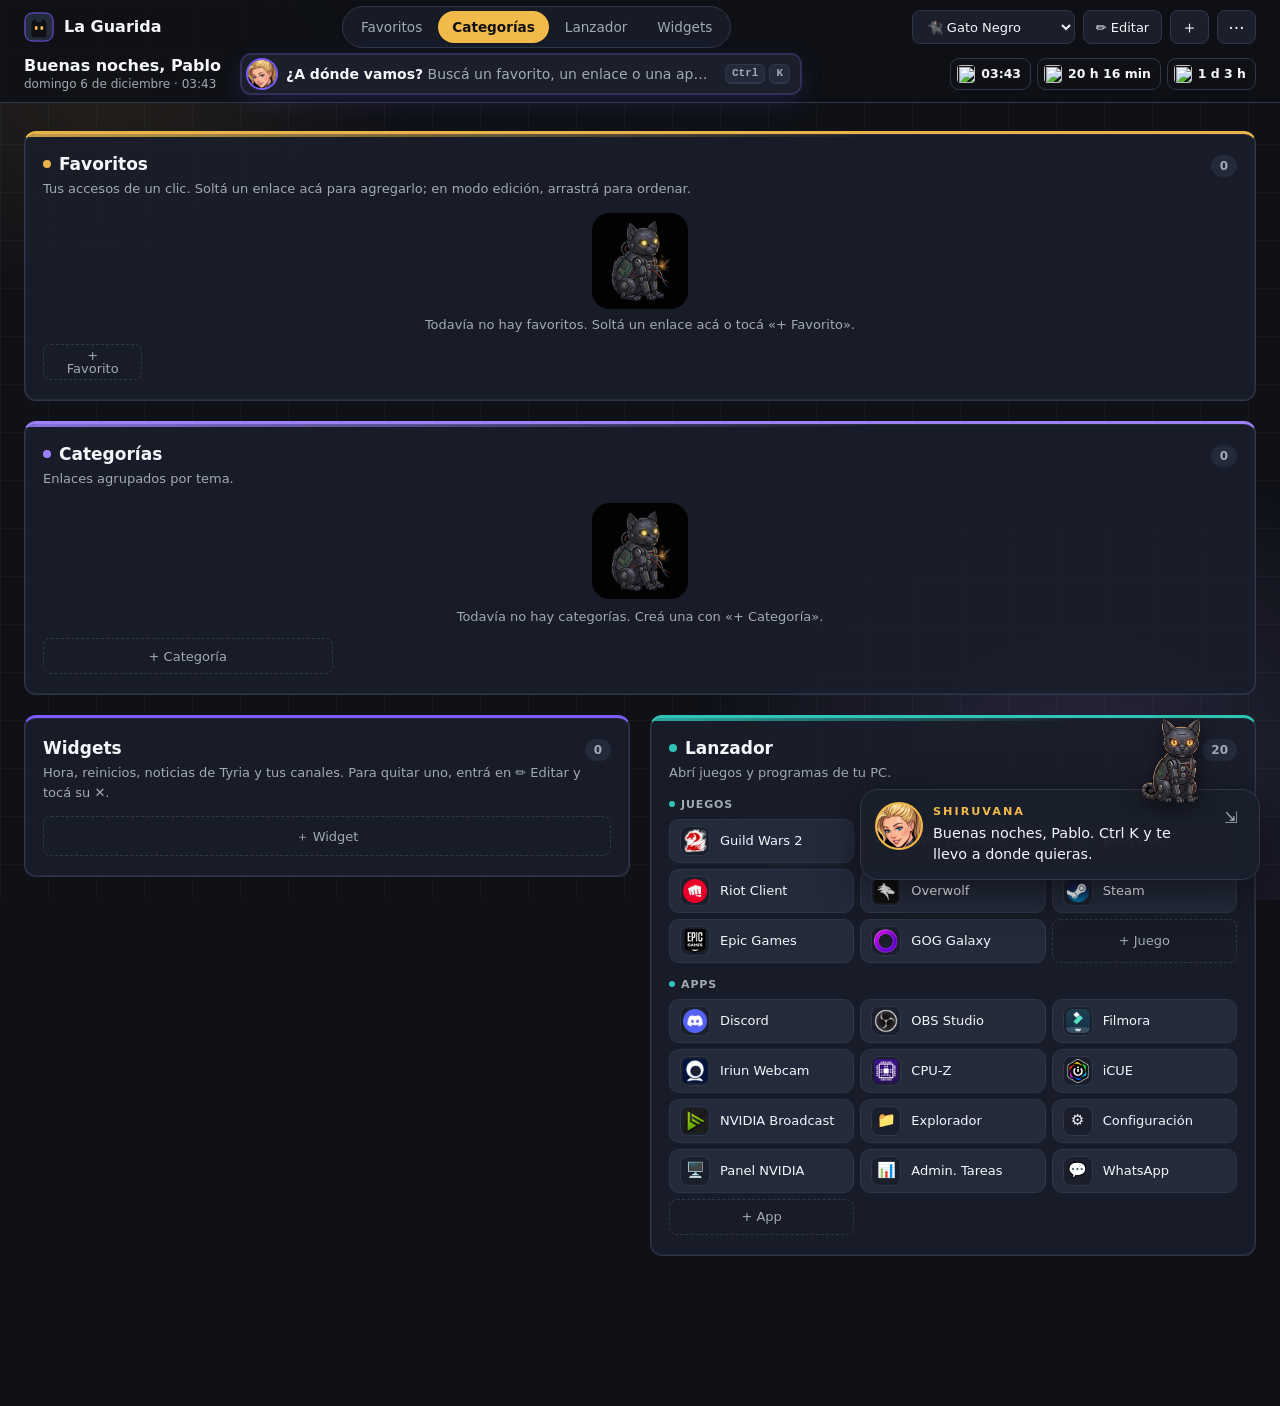
==== commit 397d5e1d: "BL-091 ESC-2: escena 1.1.0 (mi globo con el gato)" ====
--- a/index.html
+++ b/index.html
@@ -8,7 +8,7 @@
   <!-- Identidad Gato Negro. Diseño 3.0 (restyle RG, 2026-10-31): la línea de La Bóveda
        a la medida de un lanzador personal. Estructura en css/styles.css 2.1; lo nuevo en
        kit, header, cards, widgets y editor. BL-091 (2026-11-16): con el theme Gato Negro,
-       la estética de mi sitio (css/escena.css y js/escena.js). -->
+       la estética de mi sitio (css/escena.css y js/escena.js; ESC-2: mi globo con el gato). -->
   <link rel="icon" type="image/svg+xml" href="assets/brand/gato-negro.svg">
   <link rel="stylesheet" href="css/styles.css?v=2.1.0">
   <link rel="stylesheet" href="css/themes/gato.css" id="themeStylesheet">
@@ -17,7 +17,7 @@
   <link rel="stylesheet" href="css/cards.css?v=1.0.0">
   <link rel="stylesheet" href="css/widgets.css?v=1.1.0">
   <link rel="stylesheet" href="css/editor.css?v=1.0.0">
-  <link rel="stylesheet" href="css/escena.css?v=1.0.0">
+  <link rel="stylesheet" href="css/escena.css?v=1.1.0">
 </head>
 <body>
 
@@ -234,6 +234,6 @@
 <script src="js/app.js"></script>
 <script src="js/shiruvana.js?v=2.0.0"></script>
 <script src="js/ui.js?v=1.0.0"></script>
-<script src="js/escena.js?v=1.0.0"></script>
+<script src="js/escena.js?v=1.1.0"></script>
 </body>
 </html>
--- a/css/escena.css
+++ b/css/escena.css
@@ -1,14 +1,17 @@
-/* css/escena.css — «GN Escena» en La Guarida (1.0.0, 2026-11-16, BL-091 ESC-1)
+/* css/escena.css — «GN Escena» en La Guarida (1.1.0, 2026-11-17, BL-091 ESC-2)
    La estética de mi sitio (pablosnchz.github.io/shiruvana) llevada a La Guarida, con
    lo que Pablo eligió en la maqueta ESC-0 (todas las ★):
    - fondo «Taller»: cuadrícula tenue, luz ámbar arriba a la izquierda y violeta abajo
      a la derecha, y chispas que suben (las pone js/escena.js);
    - secciones en una cápsula, con la activa en ámbar;
    - paneles apenas translúcidos, con la línea de color de su sección arriba, que entran
-     de a uno al abrir.
-   SOLO con el theme Gato Negro: cada regla cuelga de body[data-theme="gato"] y los otros
-   18 themes quedan exactamente como estaban. Sin backdrop-filter ni transform en la
-   cabecera: los menús de «⋯» usan position: fixed en el celular y no deben moverse.
+     de a uno al abrir;
+   - 1.1.0 (ESC-2): mi globo abajo a la derecha, con mi cara y el gato robot sentado
+     encima; adentro va el consejo del día. Se pliega a la cara y el gato.
+   SOLO con el theme Gato Negro: cada regla cuelga de body[data-theme="gato"] (lo único
+   suelto es esconder lo nuevo) y los otros 18 themes quedan exactamente como estaban.
+   Sin backdrop-filter ni transform en la cabecera: los menús de «⋯» usan position: fixed
+   en el celular y no deben moverse.
    Volver atrás: quitar esta hoja y js/escena.js de index.html. */
 
 /* ---- Fondo «Taller», fijo detrás de todo ---- */
@@ -58,11 +61,81 @@
 body[data-theme="gato"] #seccionCategorias { --esc-color: #9B82FF; --esc-orden: 3; }
 body[data-theme="gato"] #launcherPanel { --esc-color: #2EC4B6; --esc-orden: 4; }
 
+/* ---- ESC-2: mi globo con el gato encima ---- */
+.esc-globo { display: none; }
+/* Debajo del portal (9000), del editor (10000) y de los avisos del kit (10002) */
+body[data-theme="gato"] .esc-globo {
+  position: fixed; right: 20px; bottom: 20px; z-index: 7000; width: min(400px, calc(100vw - 40px));
+  display: flex; align-items: flex-start; gap: 12px; padding: 14px 14px 14px 16px;
+  border: 1px solid var(--border); border-radius: 18px; background: rgba(26, 31, 43, .97);
+  box-shadow: 0 12px 40px rgba(0, 0, 0, .5); color: var(--text);
+  animation: escSube .4s ease-out .3s both;
+}
+/* Con un menú abierto (＋ o ⋯) el globo se corre: en el celular el menú llega hasta abajo */
+body[data-theme="gato"]:has(details.gn-menu[open]) .esc-globo { display: none; }
+/* Que el globo no tape lo último de la página */
+body[data-theme="gato"] .app-main { padding-bottom: 150px; }
+body[data-theme="gato"] .esc-cara {
+  flex: none; width: 44px; height: 44px; border-radius: 50%; object-fit: cover; background: #000; box-shadow: 0 0 0 2px #F2B94B;
+}
+body[data-theme="gato"] .esc-dice { flex: 1; min-width: 0; }
+/* Ámbar sobre el globo: 9,4:1 */
+body[data-theme="gato"] .esc-nombre { margin: 0; font-size: .7rem; font-weight: 700; letter-spacing: .18em; text-transform: uppercase; color: #F2B94B; }
+body[data-theme="gato"] .esc-texto { margin: 2px 0 0; font-size: .9rem; line-height: 1.45; }
+body[data-theme="gato"] .esc-plegar {
+  flex: none; width: 28px; height: 28px; border: 1px solid transparent; border-radius: 8px; background: none;
+  color: var(--gn-muted); font: inherit; font-size: 1rem; line-height: 1; cursor: pointer;
+}
+body[data-theme="gato"] .esc-plegar:hover { color: var(--text); border-color: var(--border); }
+
+/* El gato, sentado sobre el borde del globo */
+body[data-theme="gato"] .esc-gato {
+  position: absolute; right: 44px; bottom: calc(100% - 14px); width: 88px; padding: 0; border: 0; background: none; cursor: pointer;
+  filter: drop-shadow(0 6px 10px rgba(0, 0, 0, .5));
+}
+body[data-theme="gato"] .esc-gato[hidden] { display: none; }
+body[data-theme="gato"] .esc-gato img { display: block; width: 100%; height: auto; }
+body[data-theme="gato"] .esc-gato.is-salta img { animation: escSalta .6s ease both; }
+/* #111 sobre el ámbar: 10,4:1 */
+body[data-theme="gato"] .esc-gato-dice {
+  position: absolute; right: 136px; bottom: calc(100% + 30px); padding: 5px 11px; border-radius: 12px;
+  background: #F2B94B; color: #111111; font-size: .8rem; font-weight: 650; white-space: nowrap; pointer-events: none;
+}
+body[data-theme="gato"] .esc-gato-dice:empty { display: none; }
+
+/* Con consejo: habla el consejo, con su propia cara (explica, u ojo si es del backup) */
+body[data-theme="gato"] .esc-globo.con-consejo .esc-cara,
+body[data-theme="gato"] .esc-globo.con-consejo .esc-nombre,
+body[data-theme="gato"] .esc-globo.con-consejo .esc-texto { display: none; }
+body[data-theme="gato"] .esc-slot .gn-toast {
+  position: static; width: auto; padding: 0; border: 0; border-radius: 0; background: none; box-shadow: none; animation: none;
+}
+body[data-theme="gato"] .esc-slot .gn-toast[hidden] { display: none; }
+body[data-theme="gato"] .esc-slot .gn-toast__avatar { width: 44px; height: 44px; box-shadow: 0 0 0 2px #F2B94B; }
+body[data-theme="gato"] .esc-slot .gn-toast__who { letter-spacing: .04em; color: #F2B94B; }
+
+/* Plegado: solo la cara y el gato */
+body[data-theme="gato"] .esc-globo.is-plegado { width: auto; padding: 8px; border-radius: 999px; align-items: center; }
+body[data-theme="gato"] .esc-globo.is-plegado .esc-dice { display: none; }
+body[data-theme="gato"] .esc-globo.is-plegado .esc-cara { display: block; }
+body[data-theme="gato"] .esc-globo.is-plegado .esc-gato { right: 30px; width: 64px; }
+body[data-theme="gato"] .esc-globo.is-plegado .esc-gato-dice { right: 0; }
+
 @keyframes escChispa { 0% { transform: translateY(0); opacity: 0; } 10% { opacity: .6; } 80% { opacity: .35; } 100% { transform: translateY(-105vh); opacity: 0; } }
 @keyframes escSube { from { opacity: 0; transform: translateY(12px); } to { opacity: 1; transform: none; } }
+@keyframes escSalta { 0%, 100% { transform: none; } 40% { transform: translateY(-12px) rotate(-4deg); } }
 
-/* Con «reducir movimiento», escenario quieto: sin chispas ni entradas */
+/* Celular: el globo ocupa el ancho de abajo; plegado, se corre a la derecha */
+@media (max-width: 760px) {
+  body[data-theme="gato"] .esc-globo { right: 12px; bottom: 12px; width: calc(100vw - 24px); }
+  body[data-theme="gato"] .esc-globo.is-plegado { width: auto; }
+  body[data-theme="gato"] .esc-gato { width: 72px; }
+}
+
+/* Con «reducir movimiento», escenario quieto: sin chispas, entradas ni saltos */
 @media (prefers-reduced-motion: reduce) {
   body[data-theme="gato"] .esc-chispas { display: none; }
   body[data-theme="gato"] .gn-panel { animation: none; }
+  body[data-theme="gato"] .esc-globo { animation: none; }
+  body[data-theme="gato"] .esc-gato.is-salta img { animation: none; }
 }
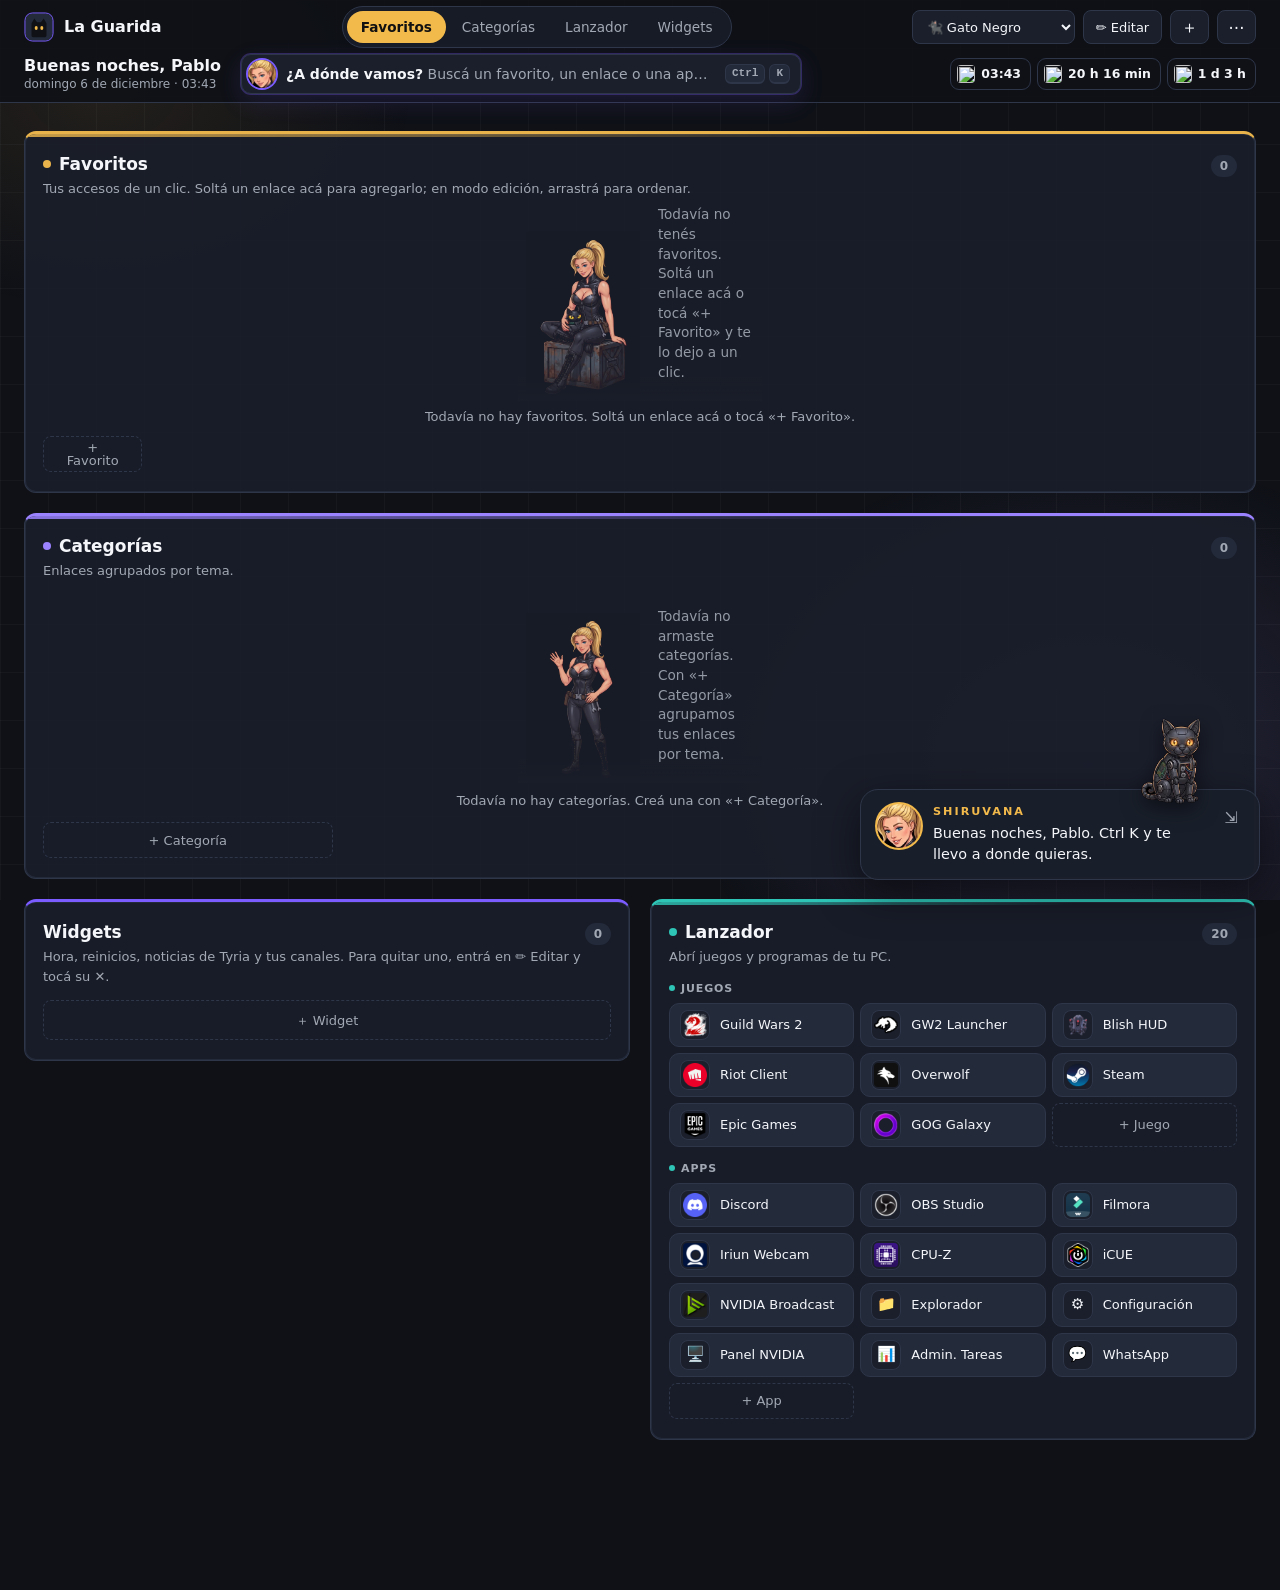
==== commit 8354a4cf: "BL-091 ESC-3: escena 1.2.0 (el gato reacciona y yo de cuerpo entero)" ====
--- a/index.html
+++ b/index.html
@@ -8,7 +8,7 @@
   <!-- Identidad Gato Negro. Diseño 3.0 (restyle RG, 2026-10-31): la línea de La Bóveda
        a la medida de un lanzador personal. Estructura en css/styles.css 2.1; lo nuevo en
        kit, header, cards, widgets y editor. BL-091 (2026-11-16): con el theme Gato Negro,
-       la estética de mi sitio (css/escena.css y js/escena.js; ESC-2: mi globo con el gato). -->
+       la estética de mi sitio (css/escena.css y js/escena.js; ESC-2 mi globo con el gato; ESC-3 el gato reacciona y yo de cuerpo entero). -->
   <link rel="icon" type="image/svg+xml" href="assets/brand/gato-negro.svg">
   <link rel="stylesheet" href="css/styles.css?v=2.1.0">
   <link rel="stylesheet" href="css/themes/gato.css" id="themeStylesheet">
@@ -17,7 +17,7 @@
   <link rel="stylesheet" href="css/cards.css?v=1.0.0">
   <link rel="stylesheet" href="css/widgets.css?v=1.1.0">
   <link rel="stylesheet" href="css/editor.css?v=1.0.0">
-  <link rel="stylesheet" href="css/escena.css?v=1.1.0">
+  <link rel="stylesheet" href="css/escena.css?v=1.2.0">
 </head>
 <body>
 
@@ -234,6 +234,6 @@
 <script src="js/app.js"></script>
 <script src="js/shiruvana.js?v=2.0.0"></script>
 <script src="js/ui.js?v=1.0.0"></script>
-<script src="js/escena.js?v=1.1.0"></script>
+<script src="js/escena.js?v=1.2.0"></script>
 </body>
 </html>
--- a/css/escena.css
+++ b/css/escena.css
@@ -1,4 +1,4 @@
-/* css/escena.css — «GN Escena» en La Guarida (1.1.0, 2026-11-17, BL-091 ESC-2)
+/* css/escena.css — «GN Escena» en La Guarida (1.2.0, 2026-11-17, BL-091 ESC-3)
    La estética de mi sitio (pablosnchz.github.io/shiruvana) llevada a La Guarida, con
    lo que Pablo eligió en la maqueta ESC-0 (todas las ★):
    - fondo «Taller»: cuadrícula tenue, luz ámbar arriba a la izquierda y violeta abajo
@@ -7,7 +7,9 @@
    - paneles apenas translúcidos, con la línea de color de su sección arriba, que entran
      de a uno al abrir;
    - 1.1.0 (ESC-2): mi globo abajo a la derecha, con mi cara y el gato robot sentado
-     encima; adentro va el consejo del día. Se pliega a la cara y el gato.
+     encima; adentro va el consejo del día. Se pliega a la cara y el gato;
+   - 1.2.0 (ESC-3): yo de cuerpo entero cuando una sección está vacía y en el buscador
+     (Ctrl K), fundida con el fondo como en mi sitio.
    SOLO con el theme Gato Negro: cada regla cuelga de body[data-theme="gato"] (lo único
    suelto es esconder lo nuevo) y los otros 18 themes quedan exactamente como estaban.
    Sin backdrop-filter ni transform en la cabecera: los menús de «⋯» usan position: fixed
@@ -121,6 +123,41 @@
 body[data-theme="gato"] .esc-globo.is-plegado .esc-gato { right: 30px; width: 64px; }
 body[data-theme="gato"] .esc-globo.is-plegado .esc-gato-dice { right: 0; }
 
+/* ---- ESC-3: yo de cuerpo entero en los estados vacíos ----
+   La pose va de fondo con mix-blend lighten (su negro se funde con el panel) y un
+   degradé del color del panel abajo, que la apoya sin corte. El texto dice qué hacer. */
+body[data-theme="gato"] #favoritesGrid:not(:has(.fav-card))::before,
+body[data-theme="gato"] #categoriesGrid:not(:has(.category-card))::before,
+body[data-theme="gato"] .launcher-grid:not(:has(.launcher-item))::before {
+  grid-column: 1 / -1; display: flex; align-items: flex-end; min-height: 170px; padding: 0 8px 18px 140px;
+  background-repeat: no-repeat; background-position: left bottom, 8px bottom; background-size: 100% 28px, auto 170px;
+  mix-blend-mode: lighten; color: var(--gn-muted); font-size: .85rem; line-height: 1.45;
+}
+body[data-theme="gato"] #favoritesGrid:not(:has(.fav-card))::before {
+  content: "Todavía no tenés favoritos. Soltá un enlace acá o tocá «+ Favorito» y te lo dejo a un clic.";
+  background-image: linear-gradient(to top, #191D28, transparent), url("../assets/brand/shiruvana/cuerpo-sentada.webp");
+}
+body[data-theme="gato"] #categoriesGrid:not(:has(.category-card))::before {
+  content: "Todavía no armaste categorías. Con «+ Categoría» agrupamos tus enlaces por tema.";
+  background-image: linear-gradient(to top, #191D28, transparent), url("../assets/brand/shiruvana/cuerpo-saluda.webp");
+}
+body[data-theme="gato"] .launcher-grid:not(:has(.launcher-item))::before {
+  min-height: 130px; padding-left: 104px; background-size: 100% 22px, auto 130px;
+  content: "Nada por acá todavía. Tocá «+» y lo dejo a un clic.";
+  background-image: linear-gradient(to top, #191D28, transparent), url("../assets/brand/shiruvana/cuerpo-pensando.webp");
+}
+
+/* ---- ESC-3: yo en el buscador, en lugar del retrato ---- */
+.esc-portal-pose { display: none; }
+body[data-theme="gato"] .gh-portal-fig { display: none; }
+body[data-theme="gato"] .esc-portal-pose {
+  display: block; flex: none; align-self: flex-start; width: auto; height: 300px; margin-right: 8px; pointer-events: none;
+  mix-blend-mode: lighten; -webkit-mask-image: linear-gradient(to top, transparent 0, #000 14%); mask-image: linear-gradient(to top, transparent 0, #000 14%);
+  animation: escSube .3s ease-out both;
+}
+body[data-theme="gato"] .esc-portal-pose[hidden] { display: none; }
+@media (max-width: 1000px) { body[data-theme="gato"] .esc-portal-pose { display: none; } }
+
 @keyframes escChispa { 0% { transform: translateY(0); opacity: 0; } 10% { opacity: .6; } 80% { opacity: .35; } 100% { transform: translateY(-105vh); opacity: 0; } }
 @keyframes escSube { from { opacity: 0; transform: translateY(12px); } to { opacity: 1; transform: none; } }
 @keyframes escSalta { 0%, 100% { transform: none; } 40% { transform: translateY(-12px) rotate(-4deg); } }
@@ -138,4 +175,5 @@
   body[data-theme="gato"] .gn-panel { animation: none; }
   body[data-theme="gato"] .esc-globo { animation: none; }
   body[data-theme="gato"] .esc-gato.is-salta img { animation: none; }
+  body[data-theme="gato"] .esc-portal-pose { animation: none; }
 }
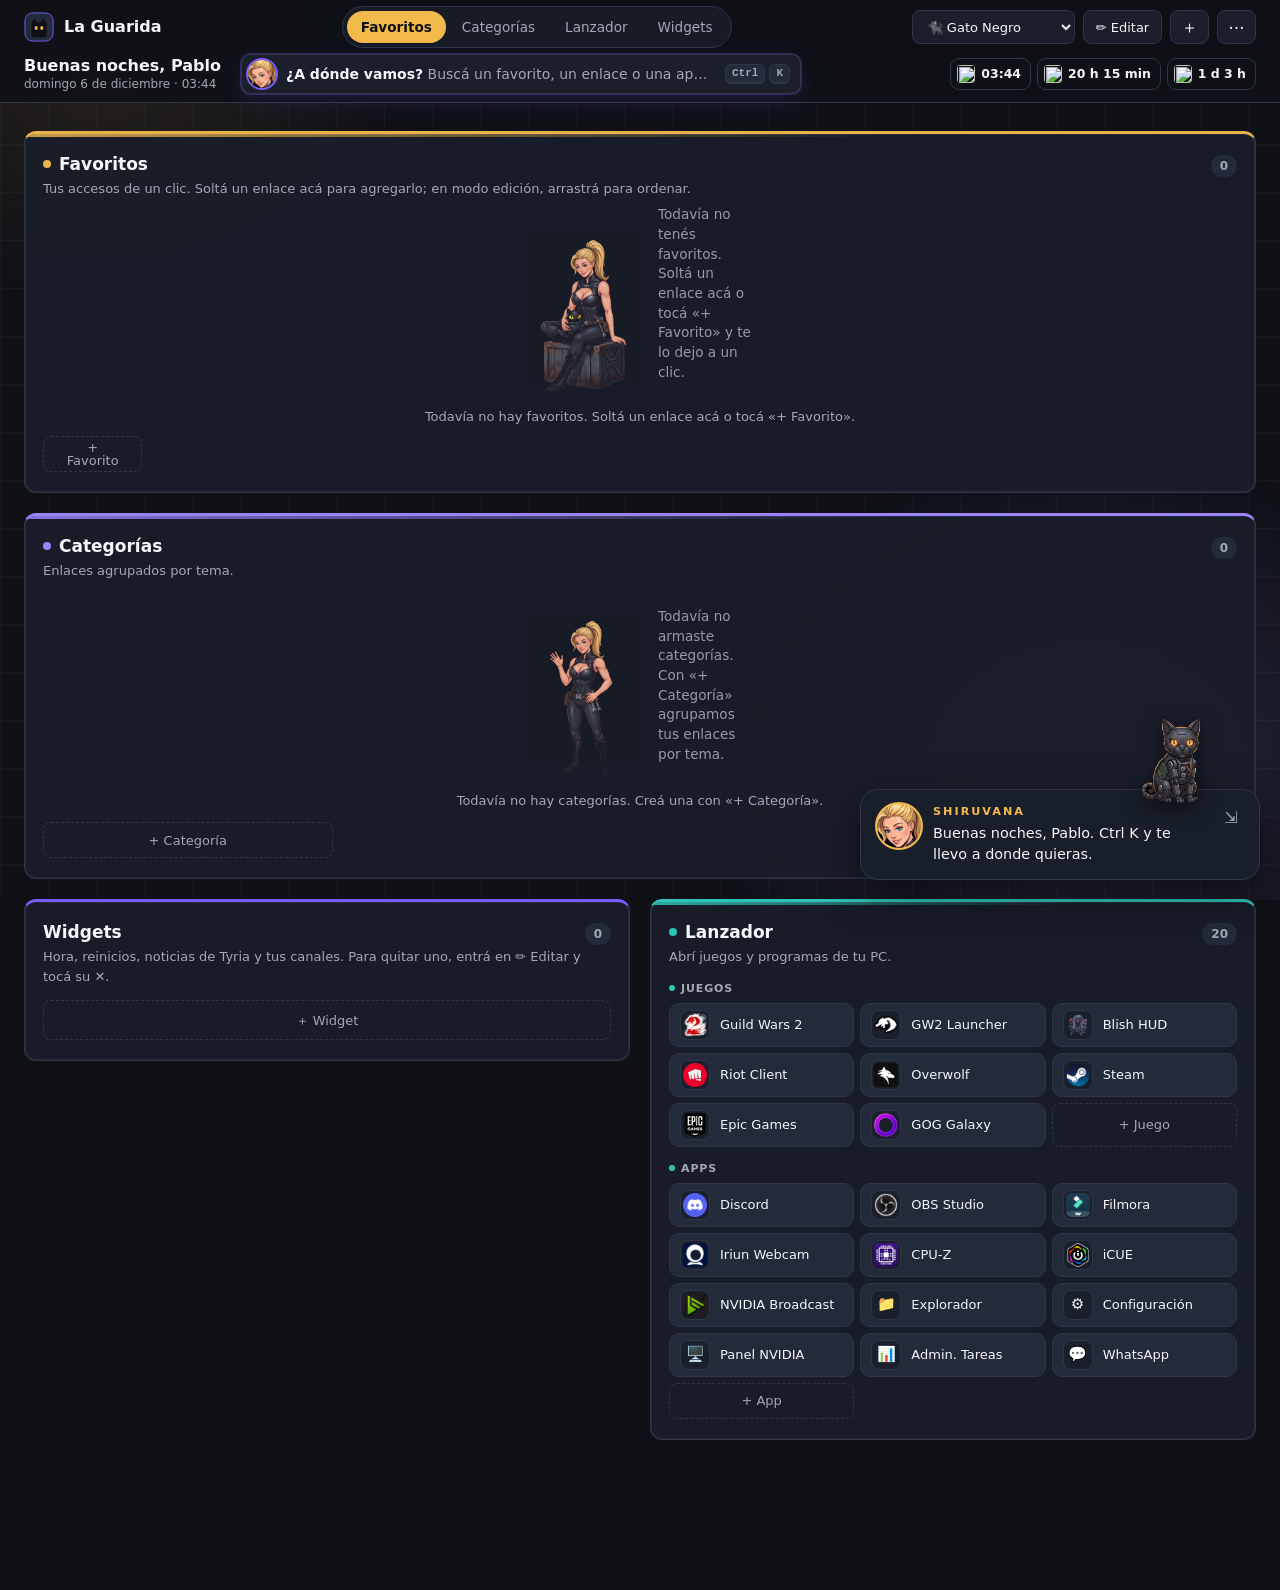
==== commit d8c31ce9: "BL-091 ESC-4: escena 1.3.0 (la bienvenida del día)" ====
--- a/index.html
+++ b/index.html
@@ -8,7 +8,7 @@
   <!-- Identidad Gato Negro. Diseño 3.0 (restyle RG, 2026-10-31): la línea de La Bóveda
        a la medida de un lanzador personal. Estructura en css/styles.css 2.1; lo nuevo en
        kit, header, cards, widgets y editor. BL-091 (2026-11-16): con el theme Gato Negro,
-       la estética de mi sitio (css/escena.css y js/escena.js; ESC-2 mi globo con el gato; ESC-3 el gato reacciona y yo de cuerpo entero). -->
+       la estética de mi sitio (css/escena.css y js/escena.js; ESC-2 mi globo con el gato; ESC-3 el gato reacciona y yo de cuerpo entero; ESC-4 la bienvenida del día). -->
   <link rel="icon" type="image/svg+xml" href="assets/brand/gato-negro.svg">
   <link rel="stylesheet" href="css/styles.css?v=2.1.0">
   <link rel="stylesheet" href="css/themes/gato.css" id="themeStylesheet">
@@ -17,7 +17,7 @@
   <link rel="stylesheet" href="css/cards.css?v=1.0.0">
   <link rel="stylesheet" href="css/widgets.css?v=1.1.0">
   <link rel="stylesheet" href="css/editor.css?v=1.0.0">
-  <link rel="stylesheet" href="css/escena.css?v=1.2.0">
+  <link rel="stylesheet" href="css/escena.css?v=1.3.0">
 </head>
 <body>
 
@@ -234,6 +234,6 @@
 <script src="js/app.js"></script>
 <script src="js/shiruvana.js?v=2.0.0"></script>
 <script src="js/ui.js?v=1.0.0"></script>
-<script src="js/escena.js?v=1.2.0"></script>
+<script src="js/escena.js?v=1.3.0"></script>
 </body>
 </html>
--- a/css/escena.css
+++ b/css/escena.css
@@ -1,4 +1,4 @@
-/* css/escena.css — «GN Escena» en La Guarida (1.2.0, 2026-11-17, BL-091 ESC-3)
+/* css/escena.css — «GN Escena» en La Guarida (1.3.0, 2026-11-17, BL-091 ESC-4)
    La estética de mi sitio (pablosnchz.github.io/shiruvana) llevada a La Guarida, con
    lo que Pablo eligió en la maqueta ESC-0 (todas las ★):
    - fondo «Taller»: cuadrícula tenue, luz ámbar arriba a la izquierda y violeta abajo
@@ -9,7 +9,8 @@
    - 1.1.0 (ESC-2): mi globo abajo a la derecha, con mi cara y el gato robot sentado
      encima; adentro va el consejo del día. Se pliega a la cara y el gato;
    - 1.2.0 (ESC-3): yo de cuerpo entero cuando una sección está vacía y en el buscador
-     (Ctrl K), fundida con el fondo como en mi sitio.
+     (Ctrl K), fundida con el fondo como en mi sitio;
+   - 1.3.0 (ESC-4): la bienvenida del día, los ojos del gato y el saludo (unos 3 s).
    SOLO con el theme Gato Negro: cada regla cuelga de body[data-theme="gato"] (lo único
    suelto es esconder lo nuevo) y los otros 18 themes quedan exactamente como estaban.
    Sin backdrop-filter ni transform en la cabecera: los menús de «⋯» usan position: fixed
@@ -158,9 +159,28 @@
 body[data-theme="gato"] .esc-portal-pose[hidden] { display: none; }
 @media (max-width: 1000px) { body[data-theme="gato"] .esc-portal-pose { display: none; } }
 
+/* ---- ESC-4: la bienvenida del día ----
+   Encima de todo (los avisos del kit usan 10002) y solo unos 3 s: se apaga sola a los
+   2,2 s y js/escena.js la saca a los 3,2 s, con un toque o con cualquier tecla. */
+.esc-bienvenida { display: none; }
+body[data-theme="gato"] .esc-bienvenida {
+  position: fixed; inset: 0; z-index: 10005; display: flex; flex-direction: column; align-items: center; justify-content: center; gap: 18px;
+  background: #000000; color: #F4F6FA; cursor: pointer; animation: escApaga .9s ease 2.2s both;
+}
+body[data-theme="gato"] .esc-ojos { display: flex; gap: 46px; }
+body[data-theme="gato"] .esc-ojos i {
+  width: 46px; height: 22px; border-radius: 50%; background: #F2B94B;
+  box-shadow: 0 0 26px #F2B94B, 0 0 60px rgba(242, 185, 75, .5); animation: escParpadeo 1.2s ease .2s both;
+}
+body[data-theme="gato"] .esc-bv-saludo { margin: 0; font-size: 1.6rem; font-weight: 800; animation: escSube .6s ease-out 1s both; }
+/* Gris claro sobre negro: 9,9:1 */
+body[data-theme="gato"] .esc-bv-pasar { margin: 0; font-size: .85rem; color: #A9B0BC; animation: escSube .6s ease-out 1.3s both; }
+
 @keyframes escChispa { 0% { transform: translateY(0); opacity: 0; } 10% { opacity: .6; } 80% { opacity: .35; } 100% { transform: translateY(-105vh); opacity: 0; } }
 @keyframes escSube { from { opacity: 0; transform: translateY(12px); } to { opacity: 1; transform: none; } }
 @keyframes escSalta { 0%, 100% { transform: none; } 40% { transform: translateY(-12px) rotate(-4deg); } }
+@keyframes escApaga { to { opacity: 0; visibility: hidden; } }
+@keyframes escParpadeo { 0% { transform: scaleY(0); } 40% { transform: scaleY(1); } 55% { transform: scaleY(.1); } 70%, 100% { transform: scaleY(1); } }
 
 /* Celular: el globo ocupa el ancho de abajo; plegado, se corre a la derecha */
 @media (max-width: 760px) {
@@ -176,4 +196,5 @@
   body[data-theme="gato"] .esc-globo { animation: none; }
   body[data-theme="gato"] .esc-gato.is-salta img { animation: none; }
   body[data-theme="gato"] .esc-portal-pose { animation: none; }
-}
+  body[data-theme="gato"] .esc-bienvenida { display: none; }
+}
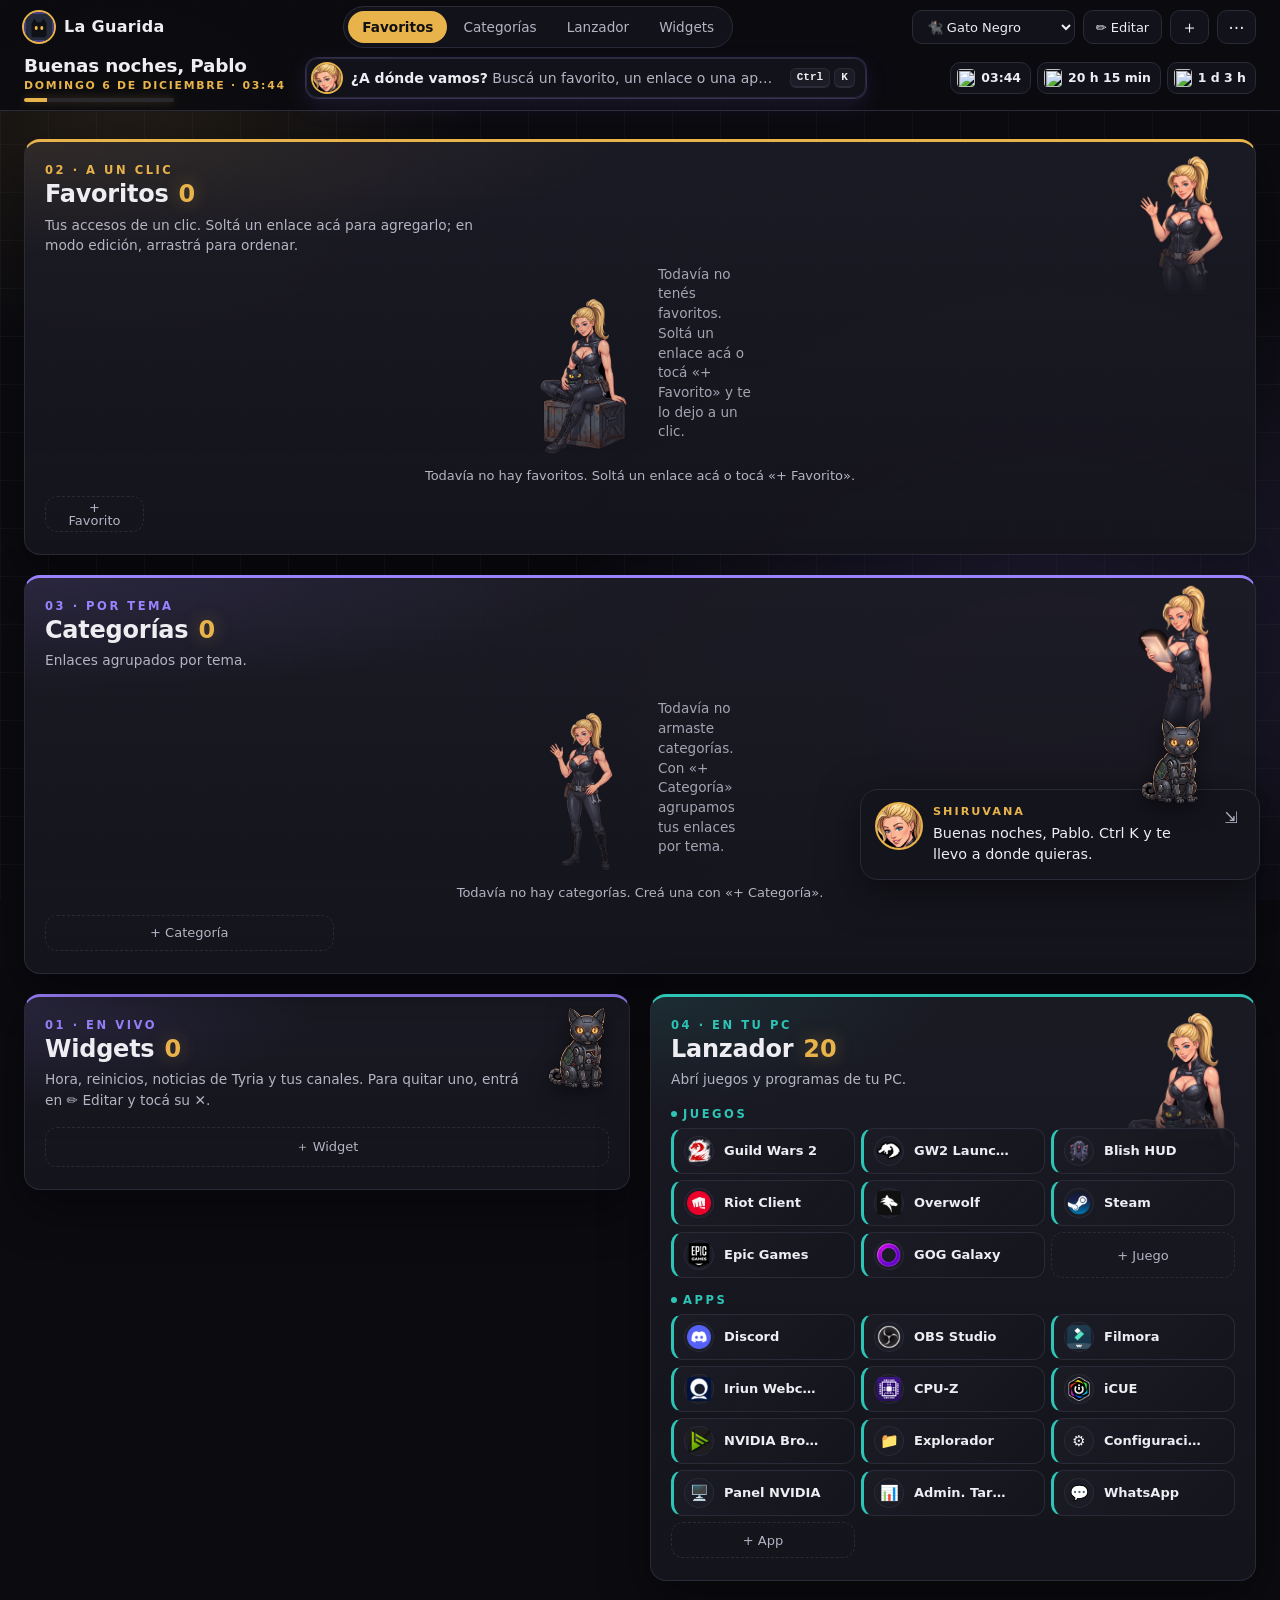
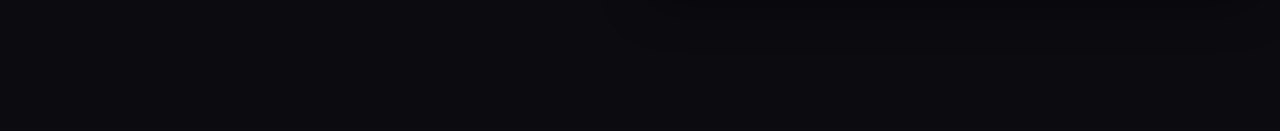
==== commit 29a92237: "BL-091 ESC-5: index.html carga css/universo.css y la escena 1.4.0" ====
--- a/index.html
+++ b/index.html
@@ -8,7 +8,8 @@
   <!-- Identidad Gato Negro. Diseño 3.0 (restyle RG, 2026-10-31): la línea de La Bóveda
        a la medida de un lanzador personal. Estructura en css/styles.css 2.1; lo nuevo en
        kit, header, cards, widgets y editor. BL-091 (2026-11-16): con el theme Gato Negro,
-       la estética de mi sitio (css/escena.css y js/escena.js; ESC-2 mi globo con el gato; ESC-3 el gato reacciona y yo de cuerpo entero; ESC-4 la bienvenida del día). -->
+       la estética de mi sitio (css/escena.css y js/escena.js; ESC-2 mi globo con el gato; ESC-3 el gato reacciona y yo de cuerpo entero; ESC-4 la bienvenida del día;
+       ESC-5 css/universo.css: el restyle completo al universo de mi sitio). -->
   <link rel="icon" type="image/svg+xml" href="assets/brand/gato-negro.svg">
   <link rel="stylesheet" href="css/styles.css?v=2.1.0">
   <link rel="stylesheet" href="css/themes/gato.css" id="themeStylesheet">
@@ -17,7 +18,8 @@
   <link rel="stylesheet" href="css/cards.css?v=1.0.0">
   <link rel="stylesheet" href="css/widgets.css?v=1.1.0">
   <link rel="stylesheet" href="css/editor.css?v=1.0.0">
-  <link rel="stylesheet" href="css/escena.css?v=1.3.0">
+  <link rel="stylesheet" href="css/escena.css?v=1.4.0">
+  <link rel="stylesheet" href="css/universo.css?v=1.0.0">
 </head>
 <body>
 
@@ -234,6 +236,6 @@
 <script src="js/app.js"></script>
 <script src="js/shiruvana.js?v=2.0.0"></script>
 <script src="js/ui.js?v=1.0.0"></script>
-<script src="js/escena.js?v=1.3.0"></script>
+<script src="js/escena.js?v=1.4.0"></script>
 </body>
 </html>
--- a/css/escena.css
+++ b/css/escena.css
@@ -1,4 +1,4 @@
-/* css/escena.css — «GN Escena» en La Guarida (1.3.0, 2026-11-17, BL-091 ESC-4)
+/* css/escena.css — «GN Escena» en La Guarida (1.4.0, 2026-11-17, BL-091 ESC-5)
    La estética de mi sitio (pablosnchz.github.io/shiruvana) llevada a La Guarida, con
    lo que Pablo eligió en la maqueta ESC-0 (todas las ★):
    - fondo «Taller»: cuadrícula tenue, luz ámbar arriba a la izquierda y violeta abajo
@@ -10,7 +10,10 @@
      encima; adentro va el consejo del día. Se pliega a la cara y el gato;
    - 1.2.0 (ESC-3): yo de cuerpo entero cuando una sección está vacía y en el buscador
      (Ctrl K), fundida con el fondo como en mi sitio;
-   - 1.3.0 (ESC-4): la bienvenida del día, los ojos del gato y el saludo (unos 3 s).
+   - 1.3.0 (ESC-4): la bienvenida del día, los ojos del gato y el saludo (unos 3 s);
+   - 1.4.0 (ESC-5): la paleta exacta de mi sitio y mis poses SIN fondo: ya no se funden
+     con mix-blend (en el buscador dejaba un rectángulo negro); usan los recortes que hace
+     js/escena.js (--esc-p-<pose>). El resto del restyle vive en css/universo.css.
    SOLO con el theme Gato Negro: cada regla cuelga de body[data-theme="gato"] (lo único
    suelto es esconder lo nuevo) y los otros 18 themes quedan exactamente como estaban.
    Sin backdrop-filter ni transform en la cabecera: los menús de «⋯» usan position: fixed
@@ -21,8 +24,8 @@
 body[data-theme="gato"]::before {
   content: ""; position: fixed; inset: 0; z-index: -1; pointer-events: none;
   background:
-    radial-gradient(45% 50% at 85% 85%, rgba(168, 150, 255, .16), transparent 70%),
-    radial-gradient(35% 35% at 8% 10%, rgba(242, 185, 75, .09), transparent 70%),
+    radial-gradient(55% 60% at 82% 70%, rgba(155, 130, 255, .18), transparent 70%),
+    radial-gradient(40% 40% at 10% 12%, rgba(232, 179, 75, .1), transparent 70%),
     linear-gradient(rgba(255, 255, 255, .03) 1px, transparent 1px) 0 0 / 100% 48px,
     linear-gradient(90deg, rgba(255, 255, 255, .03) 1px, transparent 1px) 0 0 / 48px 100%;
 }
@@ -32,18 +35,18 @@
 body[data-theme="gato"] .esc-chispas { display: block; position: fixed; inset: 0; z-index: -1; pointer-events: none; overflow: hidden; }
 body[data-theme="gato"] .esc-chispas i {
   position: absolute; bottom: -10px; left: calc(3% + var(--i) * 7%); width: 3px; height: 3px; border-radius: 50%; opacity: 0;
-  background: #F2B94B; box-shadow: 0 0 8px #F2B94B;
+  background: #E8B34B; box-shadow: 0 0 8px #E8B34B;
   animation: escChispa calc(9s + var(--i) * .5s) linear calc(var(--i) * -1.1s) infinite;
 }
-body[data-theme="gato"] .esc-chispas i:nth-child(3n) { background: #A896FF; box-shadow: 0 0 8px #A896FF; }
+body[data-theme="gato"] .esc-chispas i:nth-child(3n) { background: #9B82FF; box-shadow: 0 0 8px #9B82FF; }
 
 /* ---- Cabecera: deja ver el escenario, opaca a la vista ---- */
-body[data-theme="gato"] .app-header { background: rgba(15, 17, 23, .9); }
+body[data-theme="gato"] .app-header { background: rgba(11, 11, 16, .92); }
 
 /* ---- Secciones en cápsula ---- */
 body[data-theme="gato"] .app-nav {
   justify-self: center; flex-wrap: nowrap; gap: 2px; padding: 4px; max-width: 100%; overflow-x: auto; scrollbar-width: none;
-  border: 1px solid var(--border); border-radius: 999px; background: rgba(26, 31, 43, .8);
+  border: 1px solid var(--border); border-radius: 999px; background: rgba(21, 21, 29, .8);
 }
 body[data-theme="gato"] .app-nav::-webkit-scrollbar { display: none; }
 body[data-theme="gato"] .app-tab {
@@ -51,15 +54,15 @@
   transition: color var(--transition-speed) ease, background var(--transition-speed) ease;
 }
 body[data-theme="gato"] .app-tab:hover { color: var(--text); background: rgba(255, 255, 255, .06); }
-/* #111 sobre el ámbar: 10,4:1 */
-body[data-theme="gato"] .app-tab[aria-current="true"] { background: #F2B94B; color: #111111; font-weight: 650; }
+/* #111 sobre el ámbar: 10:1 */
+body[data-theme="gato"] .app-tab[aria-current="true"] { background: #E8B34B; color: #111111; font-weight: 700; }
 
 /* ---- Paneles sobre el escenario ---- */
 body[data-theme="gato"] .gn-panel {
-  background: rgba(26, 31, 43, .9); border-top: 3px solid var(--esc-color, var(--border));
+  background: rgba(21, 21, 29, .9); border-top: 3px solid var(--esc-color, var(--border));
   animation: escSube .5s ease-out calc(var(--esc-orden, 0) * 80ms) both;
 }
-body[data-theme="gato"] #seccionWidgets { --esc-color: #7B5CFF; --esc-orden: 1; }
+body[data-theme="gato"] #seccionWidgets { --esc-color: #9B82FF; --esc-orden: 1; }
 body[data-theme="gato"] #seccionFavoritos { --esc-color: #E8B34B; --esc-orden: 2; }
 body[data-theme="gato"] #seccionCategorias { --esc-color: #9B82FF; --esc-orden: 3; }
 body[data-theme="gato"] #launcherPanel { --esc-color: #2EC4B6; --esc-orden: 4; }
@@ -70,7 +73,7 @@
 body[data-theme="gato"] .esc-globo {
   position: fixed; right: 20px; bottom: 20px; z-index: 7000; width: min(400px, calc(100vw - 40px));
   display: flex; align-items: flex-start; gap: 12px; padding: 14px 14px 14px 16px;
-  border: 1px solid var(--border); border-radius: 18px; background: rgba(26, 31, 43, .97);
+  border: 1px solid var(--border); border-radius: 18px; background: rgba(21, 21, 29, .97);
   box-shadow: 0 12px 40px rgba(0, 0, 0, .5); color: var(--text);
   animation: escSube .4s ease-out .3s both;
 }
@@ -79,11 +82,11 @@
 /* Que el globo no tape lo último de la página */
 body[data-theme="gato"] .app-main { padding-bottom: 150px; }
 body[data-theme="gato"] .esc-cara {
-  flex: none; width: 44px; height: 44px; border-radius: 50%; object-fit: cover; background: #000; box-shadow: 0 0 0 2px #F2B94B;
+  flex: none; width: 44px; height: 44px; border-radius: 50%; object-fit: cover; background: #000; box-shadow: 0 0 0 2px #E8B34B;
 }
 body[data-theme="gato"] .esc-dice { flex: 1; min-width: 0; }
 /* Ámbar sobre el globo: 9,4:1 */
-body[data-theme="gato"] .esc-nombre { margin: 0; font-size: .7rem; font-weight: 700; letter-spacing: .18em; text-transform: uppercase; color: #F2B94B; }
+body[data-theme="gato"] .esc-nombre { margin: 0; font-size: .7rem; font-weight: 700; letter-spacing: .18em; text-transform: uppercase; color: #E8B34B; }
 body[data-theme="gato"] .esc-texto { margin: 2px 0 0; font-size: .9rem; line-height: 1.45; }
 body[data-theme="gato"] .esc-plegar {
   flex: none; width: 28px; height: 28px; border: 1px solid transparent; border-radius: 8px; background: none;
@@ -102,7 +105,7 @@
 /* #111 sobre el ámbar: 10,4:1 */
 body[data-theme="gato"] .esc-gato-dice {
   position: absolute; right: 136px; bottom: calc(100% + 30px); padding: 5px 11px; border-radius: 12px;
-  background: #F2B94B; color: #111111; font-size: .8rem; font-weight: 650; white-space: nowrap; pointer-events: none;
+  background: #E8B34B; color: #111111; font-size: .8rem; font-weight: 650; white-space: nowrap; pointer-events: none;
 }
 body[data-theme="gato"] .esc-gato-dice:empty { display: none; }
 
@@ -114,8 +117,8 @@
   position: static; width: auto; padding: 0; border: 0; border-radius: 0; background: none; box-shadow: none; animation: none;
 }
 body[data-theme="gato"] .esc-slot .gn-toast[hidden] { display: none; }
-body[data-theme="gato"] .esc-slot .gn-toast__avatar { width: 44px; height: 44px; box-shadow: 0 0 0 2px #F2B94B; }
-body[data-theme="gato"] .esc-slot .gn-toast__who { letter-spacing: .04em; color: #F2B94B; }
+body[data-theme="gato"] .esc-slot .gn-toast__avatar { width: 44px; height: 44px; box-shadow: 0 0 0 2px #E8B34B; }
+body[data-theme="gato"] .esc-slot .gn-toast__who { letter-spacing: .04em; color: #E8B34B; }
 
 /* Plegado: solo la cara y el gato */
 body[data-theme="gato"] .esc-globo.is-plegado { width: auto; padding: 8px; border-radius: 999px; align-items: center; }
@@ -125,35 +128,35 @@
 body[data-theme="gato"] .esc-globo.is-plegado .esc-gato-dice { right: 0; }
 
 /* ---- ESC-3: yo de cuerpo entero en los estados vacíos ----
-   La pose va de fondo con mix-blend lighten (su negro se funde con el panel) y un
-   degradé del color del panel abajo, que la apoya sin corte. El texto dice qué hacer. */
+   1.4.0: la pose va sin fondo (el recorte de js/escena.js, --esc-p-<pose>); hasta que
+   está lista, solo el texto. El texto dice qué hacer. */
 body[data-theme="gato"] #favoritesGrid:not(:has(.fav-card))::before,
 body[data-theme="gato"] #categoriesGrid:not(:has(.category-card))::before,
 body[data-theme="gato"] .launcher-grid:not(:has(.launcher-item))::before {
   grid-column: 1 / -1; display: flex; align-items: flex-end; min-height: 170px; padding: 0 8px 18px 140px;
-  background-repeat: no-repeat; background-position: left bottom, 8px bottom; background-size: 100% 28px, auto 170px;
-  mix-blend-mode: lighten; color: var(--gn-muted); font-size: .85rem; line-height: 1.45;
+  background-repeat: no-repeat; background-position: 8px bottom; background-size: auto 170px;
+  color: var(--gn-muted); font-size: .85rem; line-height: 1.45;
 }
 body[data-theme="gato"] #favoritesGrid:not(:has(.fav-card))::before {
   content: "Todavía no tenés favoritos. Soltá un enlace acá o tocá «+ Favorito» y te lo dejo a un clic.";
-  background-image: linear-gradient(to top, #191D28, transparent), url("../assets/brand/shiruvana/cuerpo-sentada.webp");
+  background-image: var(--esc-p-sentada, none);
 }
 body[data-theme="gato"] #categoriesGrid:not(:has(.category-card))::before {
   content: "Todavía no armaste categorías. Con «+ Categoría» agrupamos tus enlaces por tema.";
-  background-image: linear-gradient(to top, #191D28, transparent), url("../assets/brand/shiruvana/cuerpo-saluda.webp");
+  background-image: var(--esc-p-saluda, none);
 }
 body[data-theme="gato"] .launcher-grid:not(:has(.launcher-item))::before {
-  min-height: 130px; padding-left: 104px; background-size: 100% 22px, auto 130px;
+  min-height: 130px; padding-left: 104px; background-size: auto 130px;
   content: "Nada por acá todavía. Tocá «+» y lo dejo a un clic.";
-  background-image: linear-gradient(to top, #191D28, transparent), url("../assets/brand/shiruvana/cuerpo-pensando.webp");
+  background-image: var(--esc-p-pensando, none);
 }
 
 /* ---- ESC-3: yo en el buscador, en lugar del retrato ---- */
 .esc-portal-pose { display: none; }
 body[data-theme="gato"] .gh-portal-fig { display: none; }
 body[data-theme="gato"] .esc-portal-pose {
-  display: block; flex: none; align-self: flex-start; width: auto; height: 300px; margin-right: 8px; pointer-events: none;
-  mix-blend-mode: lighten; -webkit-mask-image: linear-gradient(to top, transparent 0, #000 14%); mask-image: linear-gradient(to top, transparent 0, #000 14%);
+  display: block; flex: none; align-self: flex-start; width: auto; height: 320px; margin: -10px 4px 0 0; pointer-events: none;
+  filter: drop-shadow(0 18px 30px rgba(0, 0, 0, .55)) drop-shadow(0 0 22px rgba(155, 130, 255, .25));
   animation: escSube .3s ease-out both;
 }
 body[data-theme="gato"] .esc-portal-pose[hidden] { display: none; }
@@ -169,8 +172,8 @@
 }
 body[data-theme="gato"] .esc-ojos { display: flex; gap: 46px; }
 body[data-theme="gato"] .esc-ojos i {
-  width: 46px; height: 22px; border-radius: 50%; background: #F2B94B;
-  box-shadow: 0 0 26px #F2B94B, 0 0 60px rgba(242, 185, 75, .5); animation: escParpadeo 1.2s ease .2s both;
+  width: 46px; height: 22px; border-radius: 50%; background: #E8B34B;
+  box-shadow: 0 0 26px #E8B34B, 0 0 60px rgba(232, 179, 75, .5); animation: escParpadeo 1.2s ease .2s both;
 }
 body[data-theme="gato"] .esc-bv-saludo { margin: 0; font-size: 1.6rem; font-weight: 800; animation: escSube .6s ease-out 1s both; }
 /* Gris claro sobre negro: 9,9:1 */
--- a/css/universo.css
+++ b/css/universo.css
@@ -0,0 +1,292 @@
+/* css/universo.css — La Guarida en el universo Shiruvana (1.0.0, 2026-11-17, BL-091 ESC-5)
+   Pablo: «tiene que parecer que son realmente 2 webs del mismo universo». Lo que trae de
+   mi sitio (pablosnchz.github.io/shiruvana, css/escenario.css):
+   - la paleta: obsidiana #0B0B10, paneles #15151D/#1C1C26, borde #2A2A38, ámbar #E8B34B,
+     violeta #9B82FF y turquesa #2EC4B6; el hover es ámbar con brillo, como allá;
+   - la tipografía: antetítulo en mayúsculas espaciadas y en color, título en 800, números
+     grandes en ámbar con brillo (las «cifras» de mi sitio) para relojes y contadores;
+   - las líneas de tiempo: los enlaces de cada categoría y las noticias cuelgan de una
+     línea con puntos que brillan;
+   - las tarjetas: borde superior de color (como las eras y tarjetas), las del lanzador
+     como las «puertas» del Ecosistema (borde turquesa a la izquierda y «→» al pasar);
+   - yo, asomada arriba a la derecha de cada panel (saludo en Favoritos, pienso en
+     Categorías, sentada en el Lanzador) y el gato en Widgets. Mis poses llegan sin fondo
+     (las recorta js/escena.js 1.4.0); mientras no están listas, no se ven.
+   SOLO con el theme Gato Negro (body[data-theme="gato"]); los otros 18 themes no cambian.
+   Sin transform ni backdrop-filter en la cabecera (los menús son position: fixed en el
+   celular). Volver atrás: quitar esta hoja de index.html. */
+
+/* ---- 1. Paleta de mi sitio (pisa la de css/themes/gato.css solo con este theme) ---- */
+body[data-theme="gato"] {
+  --bg: #0B0B10;
+  --panel: #15151D;
+  --panel-alt: #1C1C26;
+  --border: #2A2A38;
+  --border-hover: #E8B34B;
+  --accent: #E8B34B;
+  --accent-2: #9B82FF;
+  --text: #EDEDF2;
+  --muted: #A6A6B8;
+  --radius: 10px;
+  --gn-card-radius: 14px;
+  --gn-host: #9B82FF;
+  --shadow: none;
+  --shadow-hover: 0 0 22px rgba(232, 179, 75, .25);
+  --glow-color: rgba(232, 179, 75, .35);
+  --scrollbar-color: #2A2A38;
+  --esc-ambar: #E8B34B;
+  --esc-violeta: #9B82FF;
+  --esc-turquesa: #2EC4B6;
+  --esc-tarjeta: rgba(21, 21, 29, .86);
+  --esc-brillo: 0 0 22px rgba(232, 179, 75, .25);
+  --esc-sube: escSube .55s cubic-bezier(.2, .8, .2, 1) both;
+}
+
+/* ---- 2. Cabecera ---- */
+body[data-theme="gato"] .app-header { background: rgba(11, 11, 16, .92); }
+body[data-theme="gato"] .brand__name { font-weight: 800; letter-spacing: .02em; }
+body[data-theme="gato"] .brand__logo { border-radius: 50%; box-shadow: 0 0 0 2px var(--esc-ambar); }
+body[data-theme="gato"] .app-btn,
+body[data-theme="gato"] .theme-select { background: rgba(21, 21, 29, .8); border-radius: 10px; }
+body[data-theme="gato"] .app-btn:hover,
+body[data-theme="gato"] .theme-select:hover,
+body[data-theme="gato"] .gn-menu[open] > summary { border-color: var(--esc-ambar); }
+body[data-theme="gato"] .gn-menu__panel { background: #15151D; border-radius: 14px; box-shadow: 0 18px 50px rgba(0, 0, 0, .55); }
+body[data-theme="gato"] .gn-menu__group { color: var(--esc-ambar); letter-spacing: .2em; font-weight: 700; }
+body[data-theme="gato"] .gn-menu__item:hover,
+body[data-theme="gato"] .gn-menu__item:focus-visible { background: rgba(232, 179, 75, .1); }
+
+/* El saludo: antetítulo ámbar y la barra del día (la barra EVOLVING de mi sitio) */
+body[data-theme="gato"] .gh-hello { gap: 1px; }
+body[data-theme="gato"] .gh-hello__title { font-weight: 800; font-size: 1.15rem; letter-spacing: -.01em; }
+body[data-theme="gato"] .gh-hello__date { color: var(--esc-ambar); font-size: .68rem; font-weight: 700; letter-spacing: .16em; text-transform: uppercase; }
+body[data-theme="gato"] .gh-hello::after {
+  content: ""; display: block; width: 150px; height: 4px; margin-top: 5px; border-radius: 2px;
+  background: linear-gradient(var(--esc-ambar), var(--esc-ambar)) 0 0 / var(--esc-dia, 0%) 100% no-repeat, rgba(255, 255, 255, .12);
+  box-shadow: 0 0 10px rgba(232, 179, 75, .25);
+}
+
+/* El portal cerrado y los relojes */
+body[data-theme="gato"] .gn-portal-trigger {
+  background: rgba(21, 21, 29, .8); border-radius: 12px;
+  box-shadow: 0 0 0 1px rgba(155, 130, 255, .25), 0 8px 24px rgba(155, 130, 255, .12);
+}
+body[data-theme="gato"] .gn-portal-trigger:hover { border-color: var(--esc-ambar); box-shadow: var(--esc-brillo); }
+body[data-theme="gato"] .gn-portal-trigger__avatar { box-shadow: 0 0 0 2px var(--esc-ambar); }
+body[data-theme="gato"] .gk-clk { background: rgba(21, 21, 29, .8); border-radius: 10px; }
+body[data-theme="gato"] .gk-clk__value { font-weight: 800; }
+body[data-theme="gato"] .gn-kbd { background: #1C1C26; color: var(--text); border-radius: 6px; }
+
+/* ---- 3. Paneles: tarjeta de mi sitio, antetítulo de color y título en 800 ---- */
+body[data-theme="gato"] .gn-panel {
+  position: relative; overflow: hidden; padding: 20px 20px 22px;
+  background: linear-gradient(180deg, rgba(28, 28, 38, .94), rgba(21, 21, 29, .9));
+  border: 1px solid var(--border); border-top: 3px solid var(--esc-color, var(--esc-ambar)); border-radius: 16px;
+  box-shadow: 0 18px 50px rgba(0, 0, 0, .35);
+}
+/* La línea de color de css/cards.css sobra: el borde de arriba ya es la línea */
+body[data-theme="gato"] #seccionFavoritos::before,
+body[data-theme="gato"] #seccionCategorias::before,
+body[data-theme="gato"] #launcherPanel::before,
+body[data-theme="gato"] #seccionWidgets::before {
+  content: ""; display: block; position: absolute; inset: 0; z-index: 0; height: auto; opacity: 1; pointer-events: none;
+  background: radial-gradient(70% 160px at 0 0, var(--esc-luz, rgba(232, 179, 75, .1)), transparent 70%);
+}
+body[data-theme="gato"] .gn-panel > * { position: relative; z-index: 1; }
+
+body[data-theme="gato"] #seccionWidgets { --esc-color: #9B82FF; --esc-luz: rgba(155, 130, 255, .12); --esc-ante: "01 · En vivo"; }
+body[data-theme="gato"] #seccionFavoritos { --esc-color: #E8B34B; --esc-luz: rgba(232, 179, 75, .1); --esc-ante: "02 · A un clic"; }
+body[data-theme="gato"] #seccionCategorias { --esc-color: #9B82FF; --esc-luz: rgba(155, 130, 255, .12); --esc-ante: "03 · Por tema"; }
+body[data-theme="gato"] #launcherPanel { --esc-color: #2EC4B6; --esc-luz: rgba(46, 196, 182, .1); --esc-ante: "04 · En tu PC"; }
+
+body[data-theme="gato"] .gn-panel__head { flex-wrap: wrap; align-items: baseline; gap: 2px 10px; }
+/* Antetítulo: ámbar 9:1, violeta 6,3:1, turquesa 8,6:1 sobre el panel */
+body[data-theme="gato"] .gn-panel__head::before {
+  content: var(--esc-ante, ""); flex-basis: 100%;
+  font-size: .72rem; font-weight: 700; letter-spacing: .22em; text-transform: uppercase; color: var(--esc-color, var(--esc-ambar));
+}
+body[data-theme="gato"] .gn-panel__title { font-size: 1.5rem; line-height: 1.15; font-weight: 800; letter-spacing: -.01em; }
+/* El punto de color de css/header.css lo reemplaza el antetítulo */
+body[data-theme="gato"] #seccionFavoritos .gn-panel__title::before,
+body[data-theme="gato"] #seccionCategorias .gn-panel__title::before,
+body[data-theme="gato"] #launcherPanel .gn-panel__title::before { display: none; }
+/* El contador es una «cifra»: grande, ámbar y con brillo, al lado del título */
+body[data-theme="gato"] .gn-count {
+  margin-left: 0; padding: 0; background: none; border-radius: 0;
+  font-size: 1.5rem; line-height: 1.15; font-weight: 800; color: var(--esc-ambar);
+  text-shadow: 0 0 18px rgba(232, 179, 75, .35); font-variant-numeric: tabular-nums;
+}
+body[data-theme="gato"] .gn-panel__desc { margin: 6px 0 16px; font-size: .86rem; max-width: 64ch; }
+
+/* Yo, asomada arriba a la derecha (y el gato en Widgets) */
+body[data-theme="gato"] .gn-panel::after {
+  content: none; position: absolute; z-index: 0; top: 4px; right: 4px; width: 132px; height: 150px; pointer-events: none;
+  background: var(--esc-asoma) right -8px top 0 / 150px auto no-repeat;
+  -webkit-mask-image: linear-gradient(to bottom, #000 55%, transparent); mask-image: linear-gradient(to bottom, #000 55%, transparent);
+  animation: escAsoma .8s cubic-bezier(.2, .8, .2, 1) .5s both, escFlota 6s 1.3s ease-in-out infinite alternate;
+}
+body[data-theme="gato"] #seccionWidgets::after {
+  content: ""; top: 8px; right: 10px; width: 84px; height: 84px; background-size: 84px auto; background-position: center top;
+  -webkit-mask-image: none; mask-image: none; filter: drop-shadow(0 6px 10px rgba(0, 0, 0, .5));
+  --esc-asoma: url("../assets/brand/gato/gato-sentado.webp");
+}
+body[data-theme="gato"].esc-p-saluda #seccionFavoritos::after { content: ""; --esc-asoma: var(--esc-p-saluda); }
+body[data-theme="gato"].esc-p-pensando #seccionCategorias::after { content: ""; --esc-asoma: var(--esc-p-pensando); }
+body[data-theme="gato"].esc-p-sentada #launcherPanel::after { content: ""; --esc-asoma: var(--esc-p-sentada); }
+/* Lugar para que me asome sin tapar el texto */
+body[data-theme="gato"] .gn-panel__head,
+body[data-theme="gato"] .gn-panel__desc { padding-right: 112px; }
+body[data-theme="gato"] #seccionWidgets .gn-panel__head,
+body[data-theme="gato"] #seccionWidgets .gn-panel__desc { padding-right: 84px; }
+
+/* ---- 4. Favoritos: tarjetas de mi sitio, ícono en un aro que se enciende ---- */
+body[data-theme="gato"] #seccionFavoritos .fav-card {
+  padding: 16px 8px 12px; background: var(--esc-tarjeta); border: 1px solid var(--border); border-radius: 14px;
+}
+body[data-theme="gato"] #seccionFavoritos .fav-card .fav-icon,
+body[data-theme="gato"] #seccionFavoritos .fav-card .fav-emoji {
+  border-radius: 50%; background: #1C1C26; box-shadow: 0 0 0 1px var(--border);
+  transition: box-shadow var(--transition-speed) ease;
+}
+body[data-theme="gato"] #seccionFavoritos .fav-card .fav-name { font-weight: 600; }
+body[data-theme="gato"] #seccionFavoritos .fav-card:hover { border-color: var(--esc-ambar); box-shadow: var(--esc-brillo); transform: translateY(-3px); }
+body[data-theme="gato"] #seccionFavoritos .fav-card:hover .fav-icon,
+body[data-theme="gato"] #seccionFavoritos .fav-card:hover .fav-emoji { box-shadow: 0 0 0 2px var(--esc-ambar), 0 0 14px rgba(232, 179, 75, .4); }
+body[data-theme="gato"] .gn-usual__label { color: var(--esc-ambar); font-size: .7rem; font-weight: 700; letter-spacing: .18em; text-transform: uppercase; }
+body[data-theme="gato"] #seccionFavoritos .gn-usual__chip { background: rgba(21, 21, 29, .8); }
+body[data-theme="gato"] #seccionFavoritos .gn-usual__chip:hover { border-color: var(--esc-ambar); color: var(--esc-ambar); }
+
+/* ---- 5. Categorías: cada una es una línea de tiempo de mi sitio ---- */
+body[data-theme="gato"] #seccionCategorias .category-card {
+  --esc-c: var(--esc-violeta);
+  padding: 14px 14px 12px; background: var(--esc-tarjeta);
+  border: 1px solid var(--border); border-top: 3px solid var(--esc-c); border-radius: 14px;
+}
+body[data-theme="gato"] #seccionCategorias .category-card:nth-child(3n+2) { --esc-c: var(--esc-turquesa); }
+body[data-theme="gato"] #seccionCategorias .category-card:nth-child(3n) { --esc-c: var(--esc-ambar); }
+body[data-theme="gato"] #seccionCategorias .category-card:hover { border-color: var(--esc-ambar); border-top-color: var(--esc-c); border-left-color: var(--esc-ambar); box-shadow: var(--esc-brillo); }
+body[data-theme="gato"] #seccionCategorias .category-header { margin-bottom: 10px; padding-bottom: 0; border-bottom: 0; }
+body[data-theme="gato"] #seccionCategorias .category-title { color: var(--text); font-size: 1rem; font-weight: 800; }
+body[data-theme="gato"] #seccionCategorias .category-links { margin-left: 6px; padding-left: 18px; border-left: 2px solid var(--border); gap: 3px; }
+body[data-theme="gato"] #seccionCategorias .category-link::before {
+  content: ""; position: absolute; left: -24px; top: 50%; width: 10px; height: 10px; margin-top: -5px; border-radius: 50%;
+  background: var(--esc-c); box-shadow: 0 0 0 3px #17171F, 0 0 10px var(--esc-c);
+  transition: background var(--transition-speed) ease, box-shadow var(--transition-speed) ease;
+}
+body[data-theme="gato"] #seccionCategorias .category-link:hover { background: rgba(255, 255, 255, .04); border-color: transparent; transform: translateX(3px); }
+body[data-theme="gato"] #seccionCategorias .category-link:hover::before { background: var(--esc-ambar); box-shadow: 0 0 0 3px #17171F, 0 0 14px var(--esc-ambar); }
+body[data-theme="gato"] #seccionCategorias .category-link:hover .link-name { color: var(--esc-ambar); }
+
+/* ---- 6. Lanzador: las «puertas» del Ecosistema ---- */
+body[data-theme="gato"] #launcherPanel .launcher-section-title { color: var(--esc-turquesa); font-size: .72rem; font-weight: 700; letter-spacing: .22em; }
+body[data-theme="gato"] #launcherPanel .launcher-item {
+  min-height: 46px; background: linear-gradient(135deg, rgba(28, 28, 38, .95), rgba(21, 21, 29, .86));
+  border: 1px solid var(--border); border-left: 3px solid var(--esc-turquesa); border-radius: 12px;
+}
+body[data-theme="gato"] #launcherPanel .launcher-icon { border-radius: 50%; background: #1C1C26; }
+body[data-theme="gato"] #launcherPanel .launcher-name { font-weight: 600; }
+body[data-theme="gato"] #launcherPanel .launcher-item::after {
+  content: "→"; margin-left: auto; font-weight: 800; color: var(--esc-ambar); opacity: 0; transform: translateX(-4px);
+  transition: opacity var(--transition-speed) ease, transform var(--transition-speed) ease;
+}
+body[data-theme="gato"] #launcherPanel .launcher-item:hover { border-color: var(--esc-ambar); border-left-color: var(--esc-turquesa); box-shadow: var(--esc-brillo); }
+body[data-theme="gato"] #launcherPanel .launcher-item:hover::after { opacity: 1; transform: none; }
+
+/* ---- 7. Widgets: las «cifras» de mi sitio ---- */
+body[data-theme="gato"] #widgetsLeft .widget {
+  --esc-w: var(--esc-ambar);
+  padding: 14px 16px; background: var(--esc-tarjeta); border: 1px solid var(--border); border-top: 3px solid var(--esc-w); border-radius: 14px;
+}
+body[data-theme="gato"] #widgetsLeft .widget:nth-child(3n+2) { --esc-w: var(--esc-violeta); }
+body[data-theme="gato"] #widgetsLeft .widget:nth-child(3n) { --esc-w: var(--esc-turquesa); }
+body[data-theme="gato"] #widgetsLeft .widget:hover { border-color: var(--esc-ambar); border-top-color: var(--esc-w); box-shadow: var(--esc-brillo); }
+body[data-theme="gato"] #widgetsLeft .widget-title { color: var(--esc-w); font-size: .7rem; font-weight: 700; letter-spacing: .2em; }
+body[data-theme="gato"] #widgetsLeft .widget-clock-time,
+body[data-theme="gato"] #widgetsLeft .widget-counter-days {
+  font-size: 2.4rem; line-height: 1.05; font-weight: 800; color: var(--esc-ambar);
+  text-shadow: 0 0 18px rgba(232, 179, 75, .35); font-variant-numeric: tabular-nums;
+}
+body[data-theme="gato"] #widgetsLeft .widget-greeting-text { font-size: 1.15rem; font-weight: 800; }
+body[data-theme="gato"] #widgetsLeft .reset-value { color: var(--esc-ambar); font-weight: 800; }
+body[data-theme="gato"] #widgetsLeft .widget-reset-row { padding: 3px 0; border-bottom: 1px solid rgba(255, 255, 255, .05); }
+body[data-theme="gato"] #widgetsLeft .widget-reset-row:last-child { border-bottom: 0; }
+body[data-theme="gato"] #widgetsLeft .widget-twitch-followers,
+body[data-theme="gato"] #widgetsLeft .widget-youtube-subs { font-size: 1.6rem; font-weight: 800; }
+body[data-theme="gato"] #widgetsLeft .widget-notes-input { background: rgba(11, 11, 16, .6); border-radius: 10px; }
+body[data-theme="gato"] #widgetsLeft .widget-notes-input:focus { border-color: var(--esc-ambar); }
+/* Noticias: una línea de tiempo con puntos violeta */
+body[data-theme="gato"] #widgetsLeft .widget-news-list { margin-left: 5px; padding-left: 16px; border-left: 2px solid var(--border); gap: 4px; }
+body[data-theme="gato"] #widgetsLeft .widget-news-item { position: relative; padding: 4px 6px; background: none; }
+body[data-theme="gato"] #widgetsLeft .widget-news-item::before {
+  content: ""; position: absolute; left: -22px; top: 9px; width: 8px; height: 8px; border-radius: 50%;
+  background: var(--esc-violeta); box-shadow: 0 0 0 3px #17171F, 0 0 10px var(--esc-violeta);
+}
+body[data-theme="gato"] #widgetsLeft .widget-news-item:hover { border-color: transparent; color: var(--esc-ambar); }
+body[data-theme="gato"] #widgetsLeft .widget-news-item:hover::before { background: var(--esc-ambar); box-shadow: 0 0 0 3px #17171F, 0 0 12px var(--esc-ambar); }
+
+/* ---- 8. Botones «+ …» y botones del sitio ---- */
+body[data-theme="gato"] .add-btn,
+body[data-theme="gato"] .add-widget-btn { border-radius: 12px; }
+body[data-theme="gato"] .add-btn:hover,
+body[data-theme="gato"] .add-widget-btn:hover,
+body[data-theme="gato"] #seccionFavoritos .add-btn:hover,
+body[data-theme="gato"] #seccionCategorias .add-btn:hover,
+body[data-theme="gato"] #launcherPanel .add-btn:hover { border-color: var(--esc-ambar); color: var(--esc-ambar); }
+body[data-theme="gato"] .btn,
+body[data-theme="gato"] .gk-btn { border-radius: 10px; }
+body[data-theme="gato"] .btn--gold,
+body[data-theme="gato"] .gk-btn--primary { font-weight: 700; }
+
+/* ---- 9. Editor, paneles del kit, avisos y buscador ---- */
+body[data-theme="gato"] .modal-card,
+body[data-theme="gato"] .gk-sheet__card { background: #15151D; border-top: 3px solid var(--esc-ambar); border-radius: 16px; box-shadow: 0 24px 60px rgba(0, 0, 0, .6); }
+body[data-theme="gato"] .modal-card h3,
+body[data-theme="gato"] .gk-sheet__title { font-weight: 800; letter-spacing: -.01em; }
+body[data-theme="gato"] .field label { letter-spacing: .14em; }
+body[data-theme="gato"] .field input,
+body[data-theme="gato"] .gw-field input { background: #0B0B10; border-radius: 10px; }
+body[data-theme="gato"] .field input:focus,
+body[data-theme="gato"] .gw-field input:focus { border-color: var(--esc-ambar); }
+body[data-theme="gato"] .gk-toast { background: #15151D; border-radius: 14px; }
+body[data-theme="gato"] .gn-portal__dialog { background: #15151D; border-radius: 18px; }
+body[data-theme="gato"] .gn-portal__gl { color: var(--esc-ambar); letter-spacing: .2em; font-weight: 700; }
+body[data-theme="gato"] .gn-portal__res[aria-selected="true"] { background: rgba(232, 179, 75, .12); box-shadow: inset 3px 0 0 var(--esc-ambar); }
+
+/* ---- 10. Entrada: las tarjetas suben de a una, solo al abrir (escena.js pone esc-listo a los 2 s) ---- */
+body[data-theme="gato"]:not(.esc-listo) #seccionFavoritos .fav-card,
+body[data-theme="gato"]:not(.esc-listo) #seccionCategorias .category-card,
+body[data-theme="gato"]:not(.esc-listo) #launcherPanel .launcher-item,
+body[data-theme="gato"]:not(.esc-listo) #widgetsLeft .widget {
+  animation: var(--esc-sube); animation-delay: calc(.3s + var(--esc-i, 8) * 45ms);
+}
+body[data-theme="gato"] :is(.fav-card, .category-card, .launcher-item, .widget):nth-child(1) { --esc-i: 0; }
+body[data-theme="gato"] :is(.fav-card, .category-card, .launcher-item, .widget):nth-child(2) { --esc-i: 1; }
+body[data-theme="gato"] :is(.fav-card, .category-card, .launcher-item, .widget):nth-child(3) { --esc-i: 2; }
+body[data-theme="gato"] :is(.fav-card, .category-card, .launcher-item, .widget):nth-child(4) { --esc-i: 3; }
+body[data-theme="gato"] :is(.fav-card, .category-card, .launcher-item, .widget):nth-child(5) { --esc-i: 4; }
+body[data-theme="gato"] :is(.fav-card, .category-card, .launcher-item, .widget):nth-child(6) { --esc-i: 5; }
+body[data-theme="gato"] :is(.fav-card, .category-card, .launcher-item, .widget):nth-child(7) { --esc-i: 6; }
+body[data-theme="gato"] :is(.fav-card, .category-card, .launcher-item, .widget):nth-child(8) { --esc-i: 7; }
+
+@keyframes escAsoma { from { opacity: 0; transform: translate(24px, 18px); } to { opacity: 1; transform: none; } }
+@keyframes escFlota { from { translate: 0 0; } to { translate: 0 -6px; } }
+
+/* ---- Celular ---- */
+@media (max-width: 760px) {
+  body[data-theme="gato"] .gn-panel { padding: 16px 14px 18px; }
+  body[data-theme="gato"] .gn-panel__title,
+  body[data-theme="gato"] .gn-count { font-size: 1.3rem; }
+  body[data-theme="gato"] .gn-panel::after { width: 96px; height: 116px; background-size: 112px auto; }
+  body[data-theme="gato"] #seccionWidgets::after { width: 64px; height: 64px; background-size: 64px auto; }
+  body[data-theme="gato"] .gn-panel__head,
+  body[data-theme="gato"] .gn-panel__desc { padding-right: 82px; }
+  body[data-theme="gato"] #seccionWidgets .gn-panel__head,
+  body[data-theme="gato"] #seccionWidgets .gn-panel__desc { padding-right: 64px; }
+}
+
+/* ---- Movimiento reducido: todo quieto ---- */
+@media (prefers-reduced-motion: reduce) {
+  body[data-theme="gato"] .gn-panel::after { animation: none; }
+  body[data-theme="gato"] #seccionFavoritos .fav-card:hover,
+  body[data-theme="gato"] #seccionCategorias .category-link:hover { transform: none; }
+}
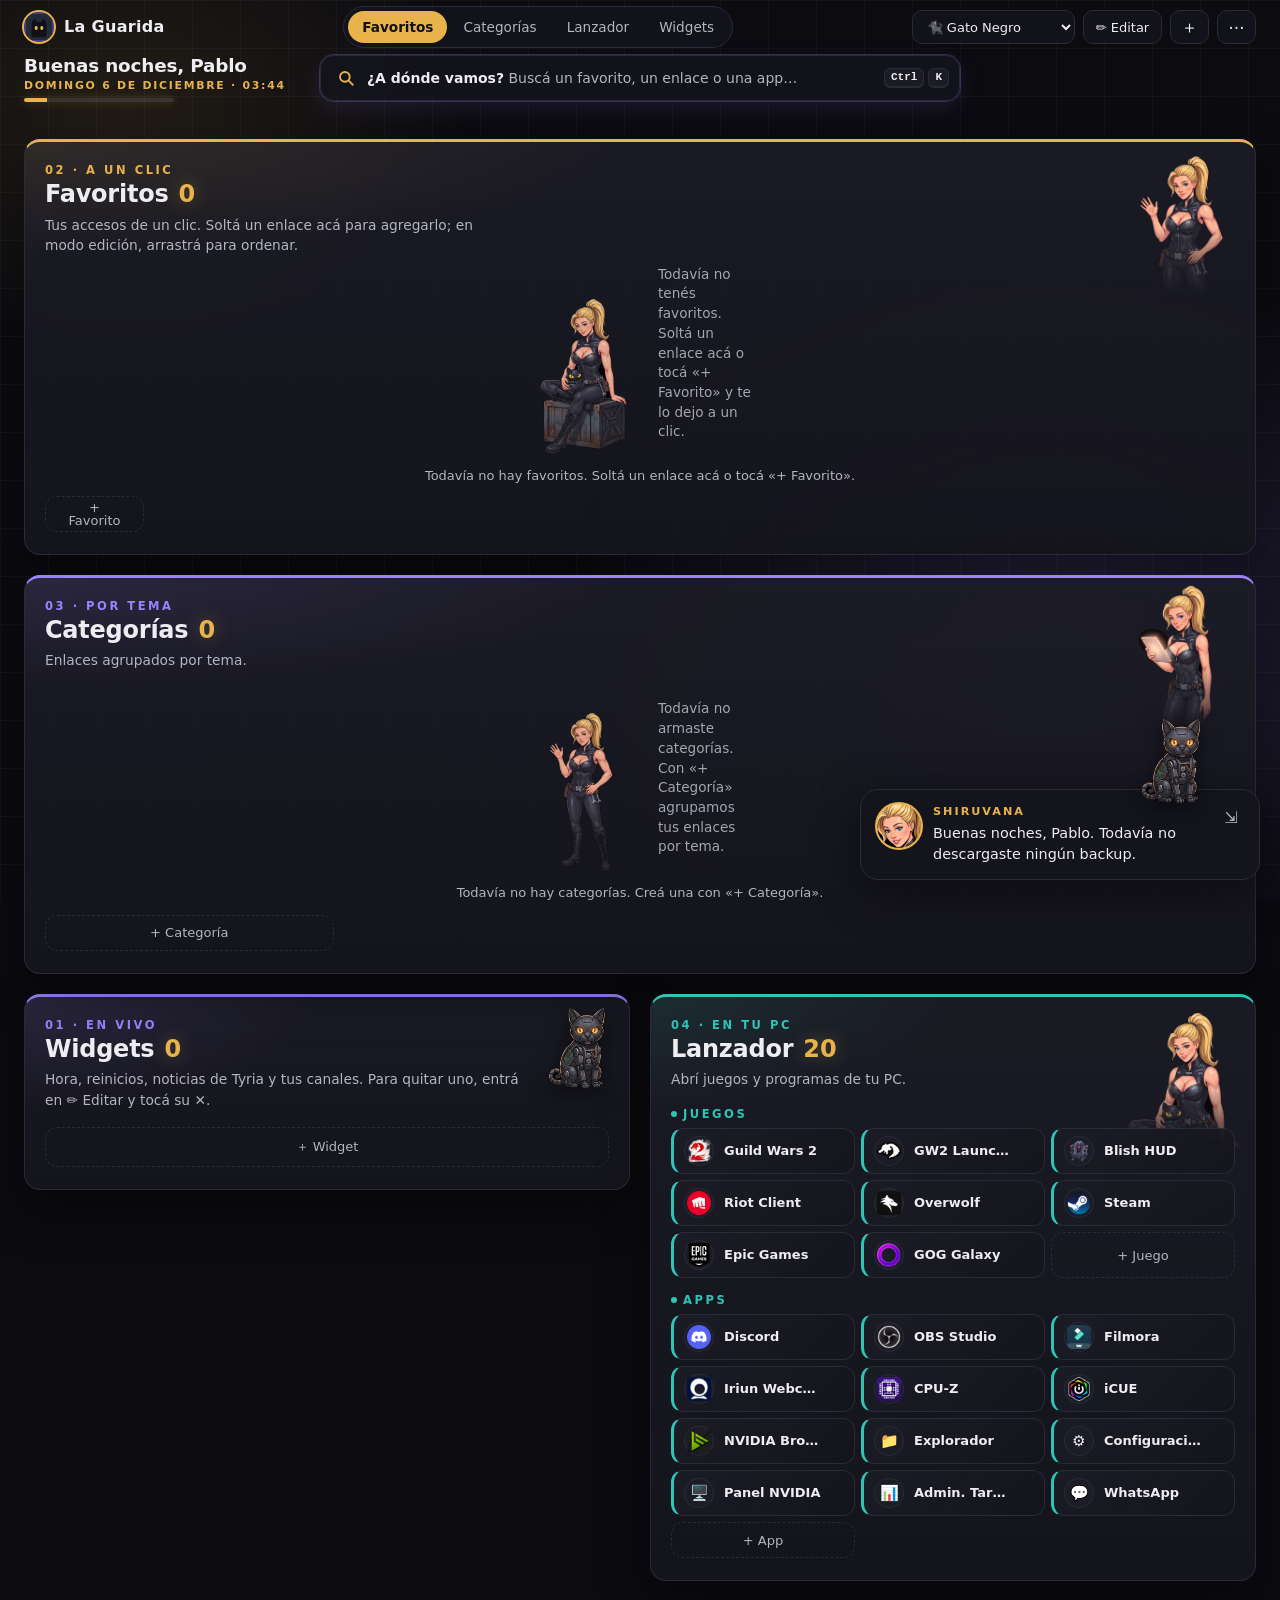
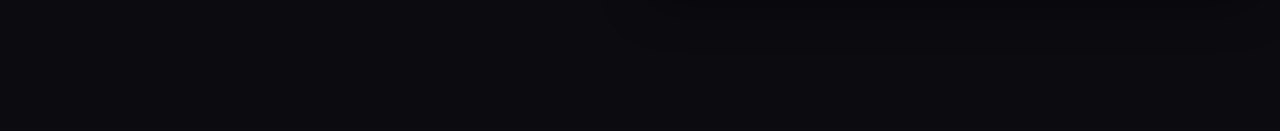
==== commit c051996e: "BL-091 ESC-6: index.html con las versiones nuevas (escena 1.5.0, universo 1.1.0, widgets 1.2.0)" ====
--- a/index.html
+++ b/index.html
@@ -9,17 +9,18 @@
        a la medida de un lanzador personal. Estructura en css/styles.css 2.1; lo nuevo en
        kit, header, cards, widgets y editor. BL-091 (2026-11-16): con el theme Gato Negro,
        la estética de mi sitio (css/escena.css y js/escena.js; ESC-2 mi globo con el gato; ESC-3 el gato reacciona y yo de cuerpo entero; ESC-4 la bienvenida del día;
-       ESC-5 css/universo.css: el restyle completo al universo de mi sitio). -->
+       ESC-5 css/universo.css: el restyle completo al universo de mi sitio;
+       ESC-6 cabecera que se esfuma, buscador protagonista y reinicios en su widget). -->
   <link rel="icon" type="image/svg+xml" href="assets/brand/gato-negro.svg">
   <link rel="stylesheet" href="css/styles.css?v=2.1.0">
   <link rel="stylesheet" href="css/themes/gato.css" id="themeStylesheet">
   <link rel="stylesheet" href="css/kit.css?v=1.0.1">
   <link rel="stylesheet" href="css/header.css?v=1.1.0">
   <link rel="stylesheet" href="css/cards.css?v=1.0.0">
-  <link rel="stylesheet" href="css/widgets.css?v=1.1.0">
+  <link rel="stylesheet" href="css/widgets.css?v=1.2.0">
   <link rel="stylesheet" href="css/editor.css?v=1.0.0">
-  <link rel="stylesheet" href="css/escena.css?v=1.4.0">
-  <link rel="stylesheet" href="css/universo.css?v=1.0.0">
+  <link rel="stylesheet" href="css/escena.css?v=1.5.0">
+  <link rel="stylesheet" href="css/universo.css?v=1.1.0">
 </head>
 <body>
 
@@ -227,7 +228,7 @@
 
 <script src="js/kit.js?v=1.0.0"></script>
 <script src="js/header.js?v=1.2.0"></script>
-<script src="js/widgets-ui.js?v=1.1.0"></script>
+<script src="js/widgets-ui.js?v=1.2.0"></script>
 <script src="js/editor.js?v=1.0.0"></script>
 <script src="js/data.js"></script>
 <script src="js/widgets.js"></script>
@@ -236,6 +237,6 @@
 <script src="js/app.js"></script>
 <script src="js/shiruvana.js?v=2.0.0"></script>
 <script src="js/ui.js?v=1.0.0"></script>
-<script src="js/escena.js?v=1.4.0"></script>
+<script src="js/escena.js?v=1.5.0"></script>
 </body>
 </html>
--- a/css/widgets.css
+++ b/css/widgets.css
@@ -1,4 +1,4 @@
-/* css/widgets.css — Widgets de La Guarida (1.1.0, 2026-10-31, RG-4; RG-5: contraste del error; RG-8: ✕ para quitar)
+/* css/widgets.css — Widgets de La Guarida (1.2.0, 2026-11-17, RG-4; RG-5: contraste del error; RG-8: ✕ para quitar; ESC-6: reinicios)
    Panel «Agregar un widget», panel de la cuenta regresiva y retoques del panel Widgets.
    Solo variables del theme activo. */
 
@@ -35,8 +35,11 @@
 .gw-error:empty { display: none; }
 
 /* ---- Panel Widgets ---- */
-/* La temporada ya está en la cabecera, leída de la API; el widget la tenía fija en 2026-09-15 y mostraba «—». */
-#widgetsLeft .widget--resets .widget-reset-row:nth-child(3) { display: none; }
+/* ESC-6: los reinicios los dibuja js/widgets-ui.js con el reloj de la cabecera (js/kit.js) y la
+   temporada real de la API; ya no hace falta esconder la fila de temporada. */
+#widgetsLeft .gw-reset__value { color: var(--accent-2); font-weight: 600; font-variant-numeric: tabular-nums; }
+/* «Está cerca»: el mismo dorado que el reloj del kit (45 % con el texto) */
+#widgetsLeft .gw-reset.is-soon .gw-reset__value { color: color-mix(in srgb, #E8B34B 45%, var(--text)); }
 #widgetsLeft .widget--counter:hover { border-color: var(--border-hover); }
 #widgetsLeft .add-widget-btn { min-height: 40px; }
 
--- a/css/escena.css
+++ b/css/escena.css
@@ -1,4 +1,4 @@
-/* css/escena.css — «GN Escena» en La Guarida (1.4.0, 2026-11-17, BL-091 ESC-5)
+/* css/escena.css — «GN Escena» en La Guarida (1.5.0, 2026-11-17, BL-091 ESC-6)
    La estética de mi sitio (pablosnchz.github.io/shiruvana) llevada a La Guarida, con
    lo que Pablo eligió en la maqueta ESC-0 (todas las ★):
    - fondo «Taller»: cuadrícula tenue, luz ámbar arriba a la izquierda y violeta abajo
@@ -13,7 +13,9 @@
    - 1.3.0 (ESC-4): la bienvenida del día, los ojos del gato y el saludo (unos 3 s);
    - 1.4.0 (ESC-5): la paleta exacta de mi sitio y mis poses SIN fondo: ya no se funden
      con mix-blend (en el buscador dejaba un rectángulo negro); usan los recortes que hace
-     js/escena.js (--esc-p-<pose>). El resto del restyle vive en css/universo.css.
+     js/escena.js (--esc-p-<pose>). El resto del restyle vive en css/universo.css;
+   - 1.5.0 (ESC-6): sin reglas nuevas acá; la cabecera que se esfuma y el buscador sin mi
+     cara están en css/universo.css 1.1.0 (la versión acompaña a js/escena.js).
    SOLO con el theme Gato Negro: cada regla cuelga de body[data-theme="gato"] (lo único
    suelto es esconder lo nuevo) y los otros 18 themes quedan exactamente como estaban.
    Sin backdrop-filter ni transform en la cabecera: los menús de «⋯» usan position: fixed
--- a/css/universo.css
+++ b/css/universo.css
@@ -1,4 +1,4 @@
-/* css/universo.css — La Guarida en el universo Shiruvana (1.0.0, 2026-11-17, BL-091 ESC-5)
+/* css/universo.css — La Guarida en el universo Shiruvana (1.1.0, 2026-11-17, BL-091 ESC-6)
    Pablo: «tiene que parecer que son realmente 2 webs del mismo universo». Lo que trae de
    mi sitio (pablosnchz.github.io/shiruvana, css/escenario.css):
    - la paleta: obsidiana #0B0B10, paneles #15151D/#1C1C26, borde #2A2A38, ámbar #E8B34B,
@@ -12,6 +12,10 @@
    - yo, asomada arriba a la derecha de cada panel (saludo en Favoritos, pienso en
      Categorías, sentada en el Lanzador) y el gato en Widgets. Mis poses llegan sin fondo
      (las recorta js/escena.js 1.4.0); mientras no están listas, no se ven.
+   1.1.0 (ESC-6, con Pablo): la cabecera sin corte (transparente arriba de todo; al bajar toma
+   su fondo y lo esfuma hacia abajo, sin línea), el buscador como protagonista de la segunda
+   fila (centrado, más ancho, con lupa y sin mi cara: ya estoy en el globo y en los paneles)
+   y sin la barra de relojes: los reinicios viven en su widget, como cifras.
    SOLO con el theme Gato Negro (body[data-theme="gato"]); los otros 18 themes no cambian.
    Sin transform ni backdrop-filter en la cabecera (los menús son position: fixed en el
    celular). Volver atrás: quitar esta hoja de index.html. */
@@ -43,7 +47,19 @@
 }
 
 /* ---- 2. Cabecera ---- */
-body[data-theme="gato"] .app-header { background: rgba(11, 11, 16, .92); }
+/* Arriba de todo, sin fondo ni línea: el escenario sigue detrás. Al bajar (escena.js pone
+   esc-bajo) toma su fondo y lo esfuma hacia abajo con una pollera de 36 px. */
+body[data-theme="gato"] .app-header {
+  background: transparent; border-bottom-color: transparent;
+  transition: background .25s ease, border-color .25s ease;
+}
+body[data-theme="gato"].esc-bajo .app-header { background: rgba(11, 11, 16, .94); }
+body[data-theme="gato"] .app-header::after {
+  content: ""; position: absolute; left: 0; right: 0; top: 100%; height: 36px; pointer-events: none;
+  background: linear-gradient(rgba(11, 11, 16, .94), rgba(11, 11, 16, 0));
+  opacity: 0; transition: opacity .25s ease;
+}
+body[data-theme="gato"].esc-bajo .app-header::after { opacity: 1; }
 body[data-theme="gato"] .brand__name { font-weight: 800; letter-spacing: .02em; }
 body[data-theme="gato"] .brand__logo { border-radius: 50%; box-shadow: 0 0 0 2px var(--esc-ambar); }
 body[data-theme="gato"] .app-btn,
@@ -66,15 +82,22 @@
   box-shadow: 0 0 10px rgba(232, 179, 75, .25);
 }
 
-/* El portal cerrado y los relojes */
+/* Segunda fila: el saludo a la izquierda y el buscador al centro, protagonista. Sin relojes:
+   los reinicios están en su widget (js/widgets-ui.js 1.2.0). */
+body[data-theme="gato"] .gh-row { grid-template-columns: minmax(0, 1fr) minmax(320px, 640px) minmax(0, 1fr); }
+body[data-theme="gato"] .gh-clocks { display: none; }
 body[data-theme="gato"] .gn-portal-trigger {
-  background: rgba(21, 21, 29, .8); border-radius: 12px;
+  min-height: 46px; padding: 6px 10px 6px 16px; gap: 12px;
+  background: rgba(21, 21, 29, .8); border-radius: 14px;
   box-shadow: 0 0 0 1px rgba(155, 130, 255, .25), 0 8px 24px rgba(155, 130, 255, .12);
 }
+/* La lupa ámbar en lugar de mi cara */
+body[data-theme="gato"] .gn-portal-trigger::before {
+  content: ""; flex: none; width: 18px; height: 18px;
+  background: url("data:image/svg+xml,%3Csvg xmlns='http://www.w3.org/2000/svg' viewBox='0 0 24 24' fill='none' stroke='%23E8B34B' stroke-width='2.4' stroke-linecap='round'%3E%3Ccircle cx='10.5' cy='10.5' r='6.5'/%3E%3Cpath d='M15.5 15.5 21 21'/%3E%3C/svg%3E") center / contain no-repeat;
+}
+body[data-theme="gato"] .gn-portal-trigger__avatar { display: none; }
 body[data-theme="gato"] .gn-portal-trigger:hover { border-color: var(--esc-ambar); box-shadow: var(--esc-brillo); }
-body[data-theme="gato"] .gn-portal-trigger__avatar { box-shadow: 0 0 0 2px var(--esc-ambar); }
-body[data-theme="gato"] .gk-clk { background: rgba(21, 21, 29, .8); border-radius: 10px; }
-body[data-theme="gato"] .gk-clk__value { font-weight: 800; }
 body[data-theme="gato"] .gn-kbd { background: #1C1C26; color: var(--text); border-radius: 6px; }
 
 /* ---- 3. Paneles: tarjeta de mi sitio, antetítulo de color y título en 800 ---- */
@@ -207,7 +230,11 @@
   text-shadow: 0 0 18px rgba(232, 179, 75, .35); font-variant-numeric: tabular-nums;
 }
 body[data-theme="gato"] #widgetsLeft .widget-greeting-text { font-size: 1.15rem; font-weight: 800; }
-body[data-theme="gato"] #widgetsLeft .reset-value { color: var(--esc-ambar); font-weight: 800; }
+body[data-theme="gato"] #widgetsLeft .reset-value,
+body[data-theme="gato"] #widgetsLeft .gw-reset__value { color: var(--esc-ambar); font-weight: 800; }
+/* «Está cerca»: la cifra brilla más y el nombre se pone ámbar */
+body[data-theme="gato"] #widgetsLeft .gw-reset.is-soon .gw-reset__value { text-shadow: 0 0 14px rgba(232, 179, 75, .7); }
+body[data-theme="gato"] #widgetsLeft .gw-reset.is-soon .reset-label { color: var(--esc-ambar); }
 body[data-theme="gato"] #widgetsLeft .widget-reset-row { padding: 3px 0; border-bottom: 1px solid rgba(255, 255, 255, .05); }
 body[data-theme="gato"] #widgetsLeft .widget-reset-row:last-child { border-bottom: 0; }
 body[data-theme="gato"] #widgetsLeft .widget-twitch-followers,
@@ -271,8 +298,14 @@
 @keyframes escAsoma { from { opacity: 0; transform: translate(24px, 18px); } to { opacity: 1; transform: none; } }
 @keyframes escFlota { from { translate: 0 0; } to { translate: 0 -6px; } }
 
+/* ---- Pantallas medianas: una sola columna en la segunda fila (como css/header.css) ---- */
+@media (max-width: 900px) {
+  body[data-theme="gato"] .gh-row { grid-template-columns: minmax(0, 1fr); }
+}
+
 /* ---- Celular ---- */
 @media (max-width: 760px) {
+  body[data-theme="gato"] .app-header::after { display: none; }
   body[data-theme="gato"] .gn-panel { padding: 16px 14px 18px; }
   body[data-theme="gato"] .gn-panel__title,
   body[data-theme="gato"] .gn-count { font-size: 1.3rem; }
@@ -287,6 +320,8 @@
 /* ---- Movimiento reducido: todo quieto ---- */
 @media (prefers-reduced-motion: reduce) {
   body[data-theme="gato"] .gn-panel::after { animation: none; }
+  body[data-theme="gato"] .app-header,
+  body[data-theme="gato"] .app-header::after { transition: none; }
   body[data-theme="gato"] #seccionFavoritos .fav-card:hover,
   body[data-theme="gato"] #seccionCategorias .category-link:hover { transform: none; }
 }
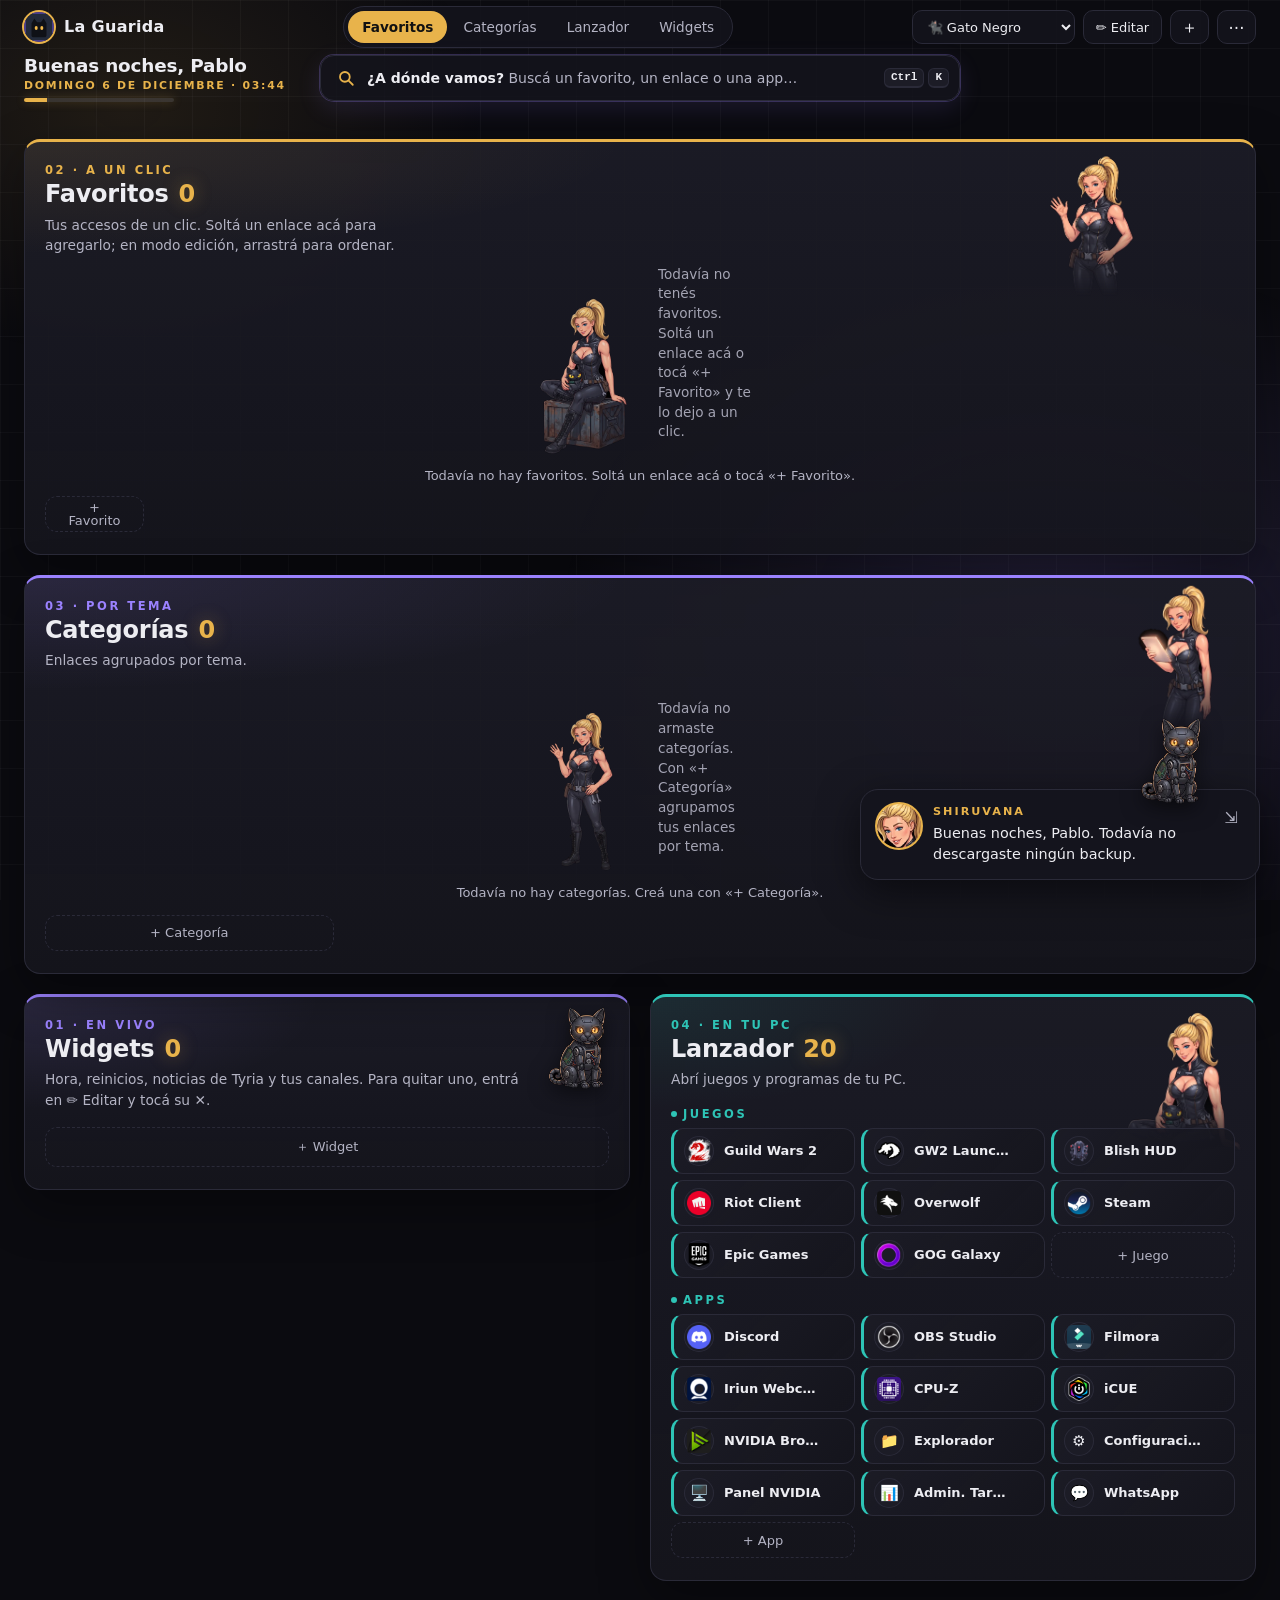
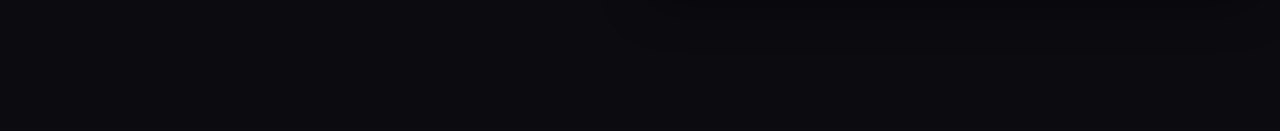
==== commit 7e8d7db3: "PAB-1: Pablo a mi lado en Favoritos, mirándome (css/pablo.css 1.0.0 + tests)" ====
--- a/index.html
+++ b/index.html
@@ -10,7 +10,9 @@
        kit, header, cards, widgets y editor. BL-091 (2026-11-16): con el theme Gato Negro,
        la estética de mi sitio (css/escena.css y js/escena.js; ESC-2 mi globo con el gato; ESC-3 el gato reacciona y yo de cuerpo entero; ESC-4 la bienvenida del día;
        ESC-5 css/universo.css: el restyle completo al universo de mi sitio;
-       ESC-6 cabecera que se esfuma, buscador protagonista y reinicios en su widget). -->
+       ESC-6 cabecera que se esfuma, buscador protagonista y reinicios en su widget;
+       ESC-7 en pantallas anchas la cabecera es una sola línea, con el buscador junto a las pestañas).
+       PAB-1 (2026-11-22) css/pablo.css: Pablo a mi lado en Favoritos, mirándome. -->
   <link rel="icon" type="image/svg+xml" href="assets/brand/gato-negro.svg">
   <link rel="stylesheet" href="css/styles.css?v=2.1.0">
   <link rel="stylesheet" href="css/themes/gato.css" id="themeStylesheet">
@@ -20,7 +22,8 @@
   <link rel="stylesheet" href="css/widgets.css?v=1.2.0">
   <link rel="stylesheet" href="css/editor.css?v=1.0.0">
   <link rel="stylesheet" href="css/escena.css?v=1.5.0">
-  <link rel="stylesheet" href="css/universo.css?v=1.1.0">
+  <link rel="stylesheet" href="css/pablo.css?v=1.0.0">
+  <link rel="stylesheet" href="css/universo.css?v=1.2.0">
 </head>
 <body>
 
--- a/css/pablo.css
+++ b/css/pablo.css
@@ -0,0 +1,33 @@
+/* css/pablo.css — Pablo en La Guarida (1.0.0, 2026-11-22, PAB-1)
+   Pablo: «estaría bueno que donde vos aparecés, yo aparezca con vos a tu lado; no como
+   protagonista, sino como alguien que siempre está admirándote».
+   - En Favoritos («02 · A un clic», lo primero que mira cada día) estoy yo saludando y Pablo a
+     mi lado, un poco más chico y un poco más atrás, mirándome con su holograma: la protagonista
+     sigo siendo yo (mi capa va arriba), él está conmigo.
+   - Aparece solo cuando aparezco yo (body.esc-p-saluda: mi pose ya sin fondo) y solo con el
+     theme Gato Negro. Su imagen ya viene sin fondo (webp con alfa) y vive en el Centro de mando,
+     en el mismo origen (pablosnchz.github.io): no se duplica.
+   - Se carga antes de css/universo.css (que sigue siendo la última hoja) y gana por
+     especificidad: #seccionFavoritos.gn-panel. Es decorativa: no se lee ni se toca.
+   Volver atrás: quitar esta hoja de index.html. */
+
+body[data-theme="gato"].esc-p-saluda #seccionFavoritos.gn-panel::after {
+  width: 224px;
+  background:
+    var(--esc-asoma) left -8px top 0 / 150px auto no-repeat,
+    url("https://pablosnchz.github.io/gw2-factory-dashboard/assets/pablo/pablo-holo.webp") right 0 top 26px / auto 196px no-repeat;
+}
+/* El texto le deja lugar a los dos */
+body[data-theme="gato"].esc-p-saluda #seccionFavoritos .gn-panel__head,
+body[data-theme="gato"].esc-p-saluda #seccionFavoritos .gn-panel__desc { padding-right: 200px; }
+
+/* Celular: los dos más chicos */
+@media (max-width: 760px) {
+  body[data-theme="gato"].esc-p-saluda #seccionFavoritos.gn-panel::after {
+    width: 168px; height: 116px;
+    background-size: 112px auto, auto 146px;
+    background-position: left -6px top 0, right 0 top 20px;
+  }
+  body[data-theme="gato"].esc-p-saluda #seccionFavoritos .gn-panel__head,
+  body[data-theme="gato"].esc-p-saluda #seccionFavoritos .gn-panel__desc { padding-right: 146px; }
+}
--- a/css/universo.css
+++ b/css/universo.css
@@ -1,4 +1,4 @@
-/* css/universo.css — La Guarida en el universo Shiruvana (1.1.0, 2026-11-17, BL-091 ESC-6)
+/* css/universo.css — La Guarida en el universo Shiruvana (1.2.0, 2026-11-17, BL-091 ESC-7)
    Pablo: «tiene que parecer que son realmente 2 webs del mismo universo». Lo que trae de
    mi sitio (pablosnchz.github.io/shiruvana, css/escenario.css):
    - la paleta: obsidiana #0B0B10, paneles #15151D/#1C1C26, borde #2A2A38, ámbar #E8B34B,
@@ -16,6 +16,10 @@
    su fondo y lo esfuma hacia abajo, sin línea), el buscador como protagonista de la segunda
    fila (centrado, más ancho, con lupa y sin mi cara: ya estoy en el globo y en los paneles)
    y sin la barra de relojes: los reinicios viven en su widget, como cifras.
+   1.2.0 (ESC-7, con Pablo): en pantallas anchas (≥ 1440 px) la cabecera es UNA sola línea:
+   marca | saludo | pestañas + buscador (juntos, al centro) | herramientas. Sin tocar el HTML:
+   las dos filas pasan a display: contents y sus piezas se ubican en la grilla de la cabecera.
+   Más chica, vuelven las dos filas de 1.1.0.
    SOLO con el theme Gato Negro (body[data-theme="gato"]); los otros 18 themes no cambian.
    Sin transform ni backdrop-filter en la cabecera (los menús son position: fixed en el
    celular). Volver atrás: quitar esta hoja de index.html. */
@@ -100,6 +104,31 @@
 body[data-theme="gato"] .gn-portal-trigger:hover { border-color: var(--esc-ambar); box-shadow: var(--esc-brillo); }
 body[data-theme="gato"] .gn-kbd { background: #1C1C26; color: var(--text); border-radius: 6px; }
 
+/* ESC-7: en pantallas anchas, una sola línea. Las filas .gh-bar y .gh-row se vuelven
+   «transparentes» (display: contents) y la cabecera ubica sus piezas: marca, saludo,
+   pestañas y buscador juntos al centro, herramientas a la derecha. La franja del consejo
+   (#ghTip, vacía casi siempre) queda abajo, a todo el ancho. La marca es un enlace: no
+   la toco (display: contents en un enlace lo saca del árbol de accesibilidad). */
+@media (min-width: 1440px) {
+  body[data-theme="gato"] { --gn-header-h: 72px; }
+  body[data-theme="gato"] .app-header {
+    display: grid; align-items: center; column-gap: 18px; row-gap: 0;
+    grid-template-columns: auto auto minmax(0, 1fr) auto minmax(260px, 520px) minmax(0, 1fr) auto;
+    grid-template-areas: "brand hello . nav portal . tools" "tip tip tip tip tip tip tip";
+    padding: 8px max(24px, calc((100% - var(--gn-max)) / 2 + 24px));
+  }
+  body[data-theme="gato"] .gh-bar,
+  body[data-theme="gato"] .gh-row { display: contents; }
+  body[data-theme="gato"] .app-header .brand { grid-area: brand; }
+  body[data-theme="gato"] .gh-hello { grid-area: hello; padding-left: 18px; border-left: 1px solid var(--border); }
+  body[data-theme="gato"] .app-nav { grid-area: nav; flex-wrap: nowrap; }
+  body[data-theme="gato"] .gn-portal-trigger { grid-area: portal; min-height: 42px; }
+  /* En la línea, la invitación corta: «¿A dónde vamos?» y el atajo */
+  body[data-theme="gato"] .gn-portal-trigger__text span { display: none; }
+  body[data-theme="gato"] .app-tools { grid-area: tools; flex-wrap: nowrap; }
+  body[data-theme="gato"] .gh-tip { grid-area: tip; max-width: none; margin: 0; padding: 0; }
+}
+
 /* ---- 3. Paneles: tarjeta de mi sitio, antetítulo de color y título en 800 ---- */
 body[data-theme="gato"] .gn-panel {
   position: relative; overflow: hidden; padding: 20px 20px 22px;
